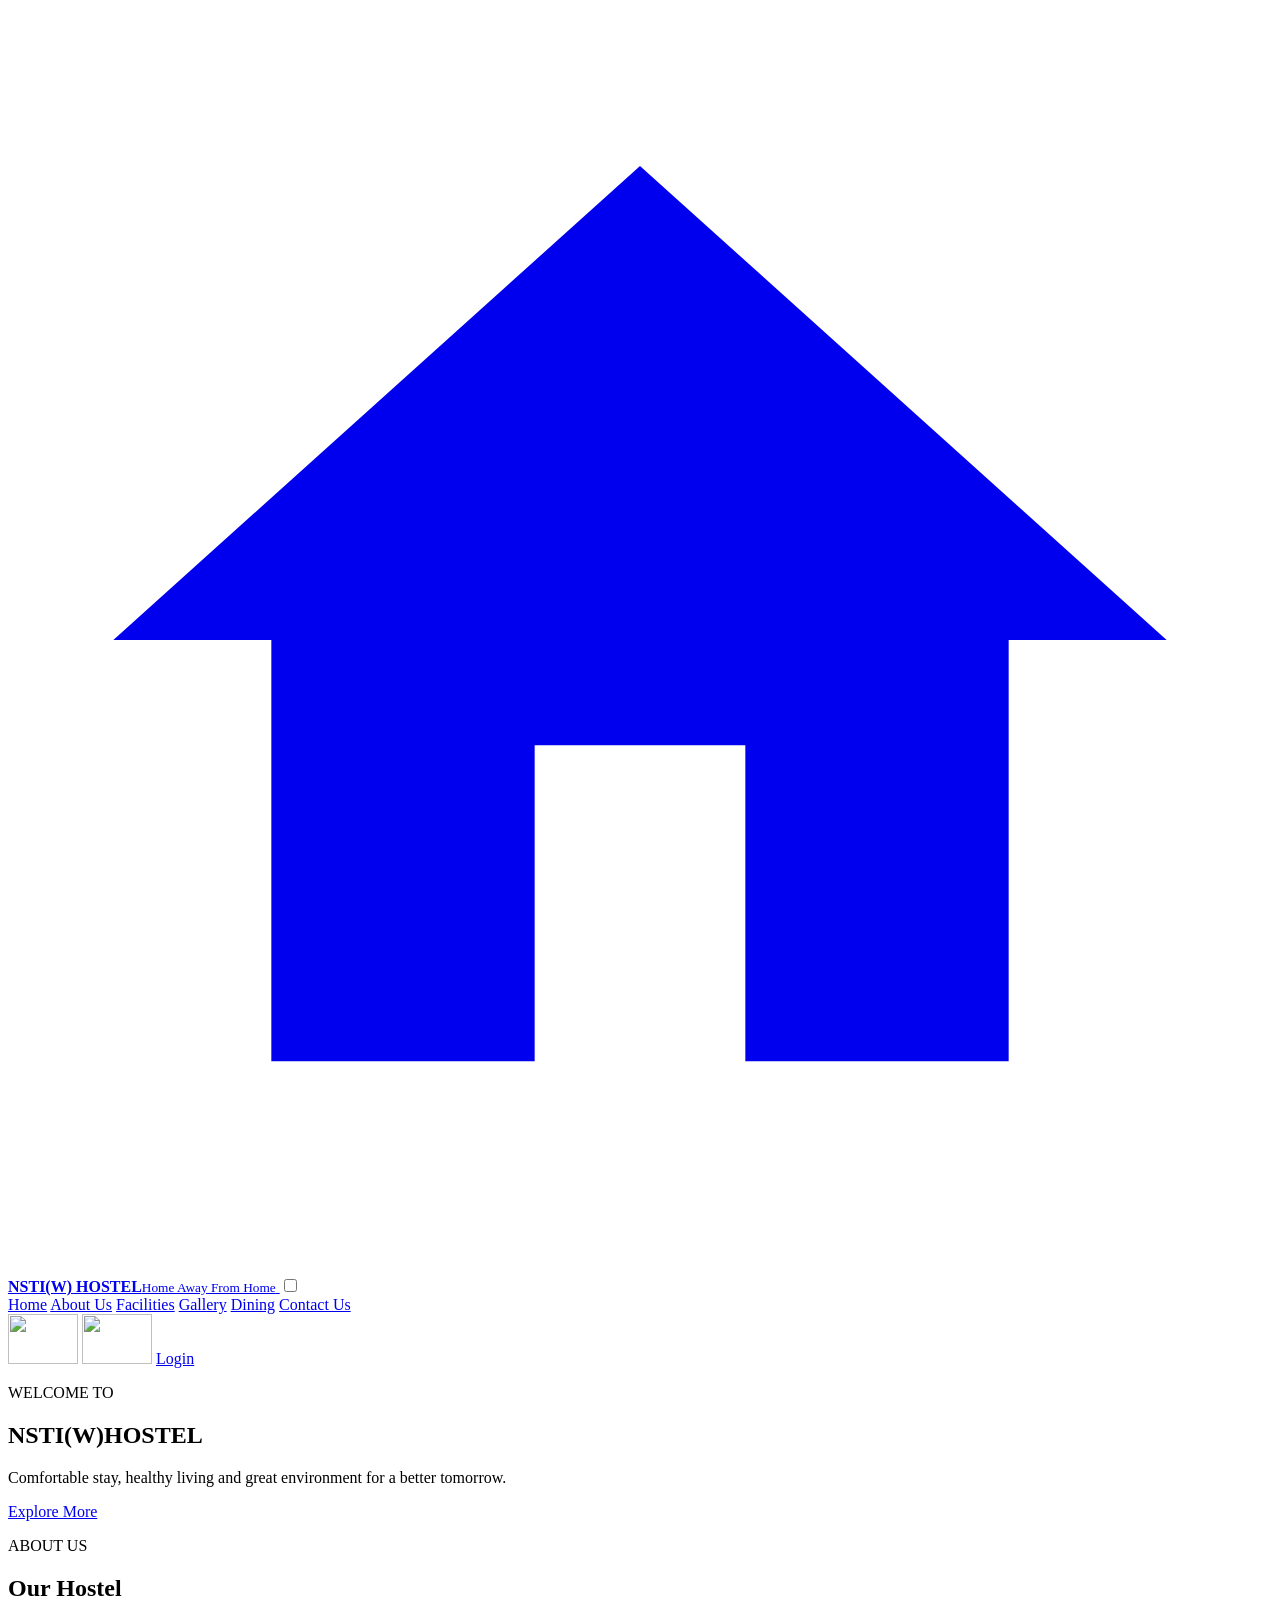
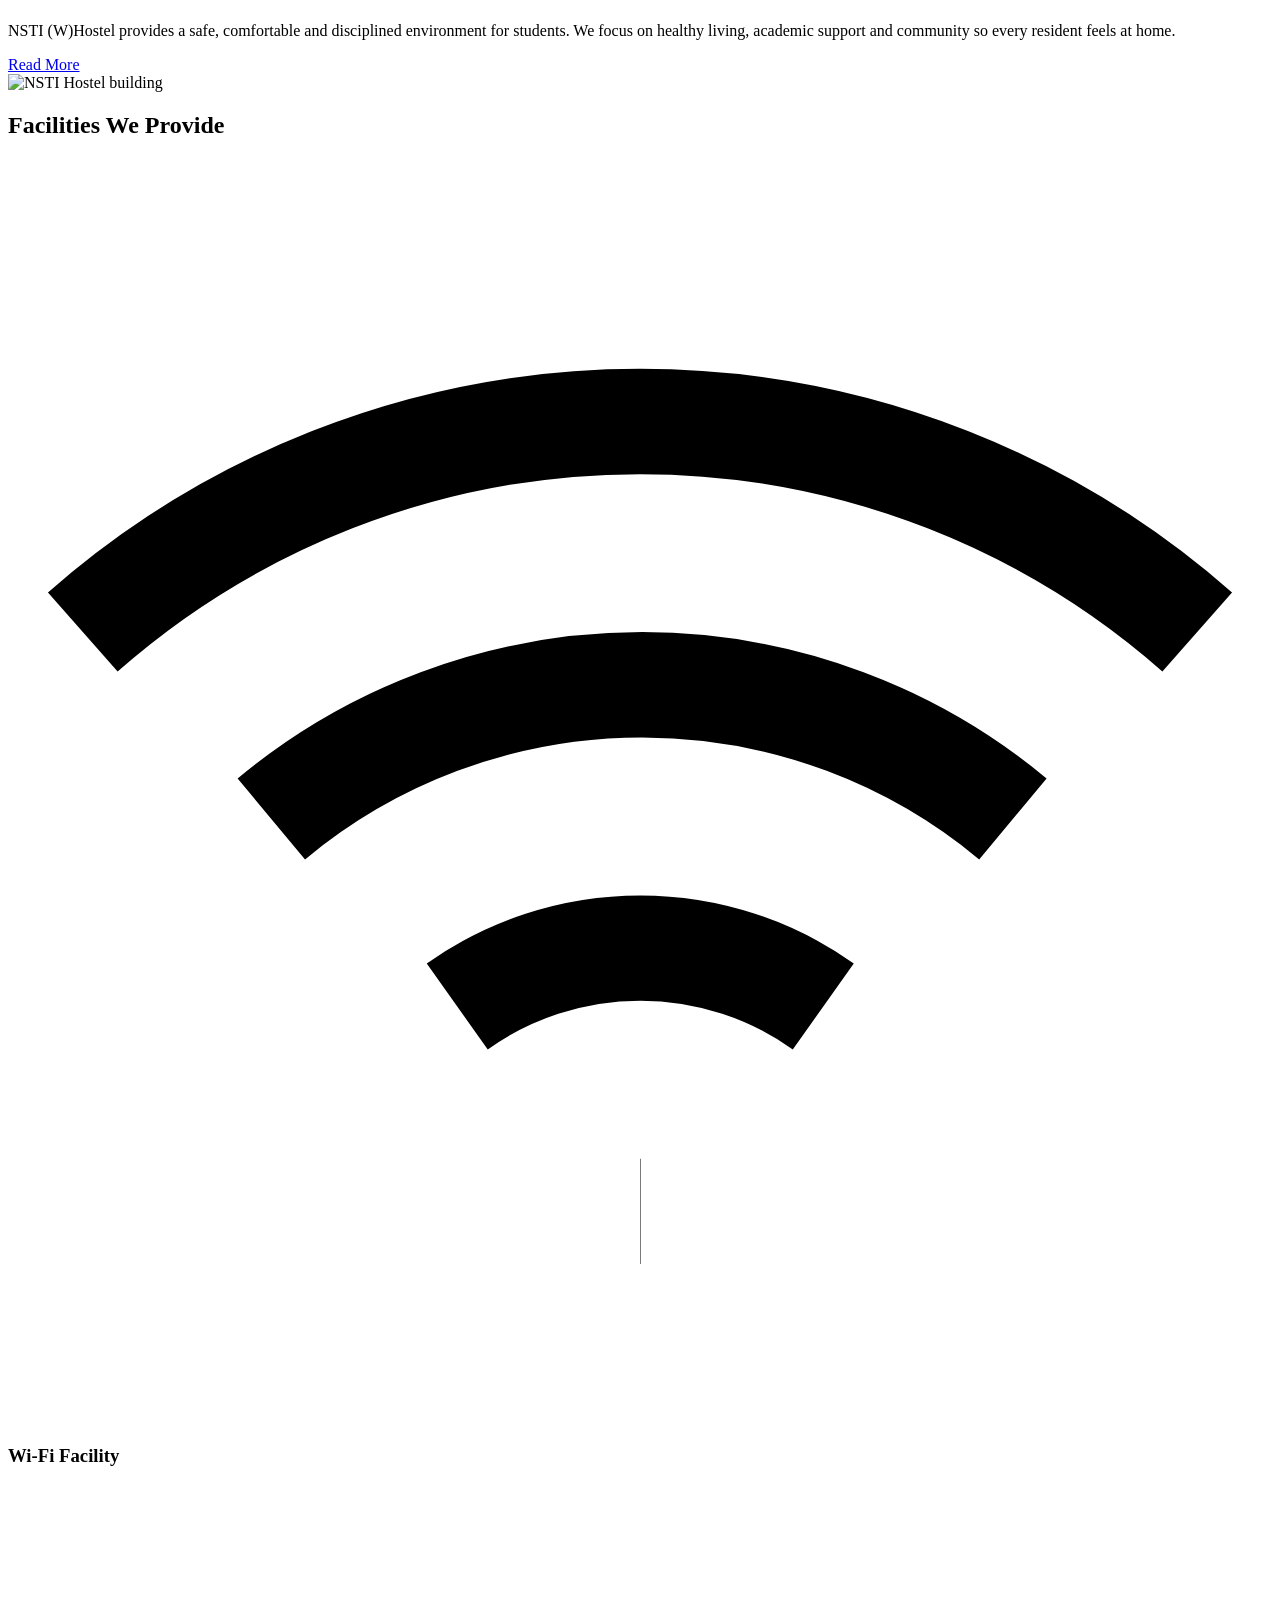
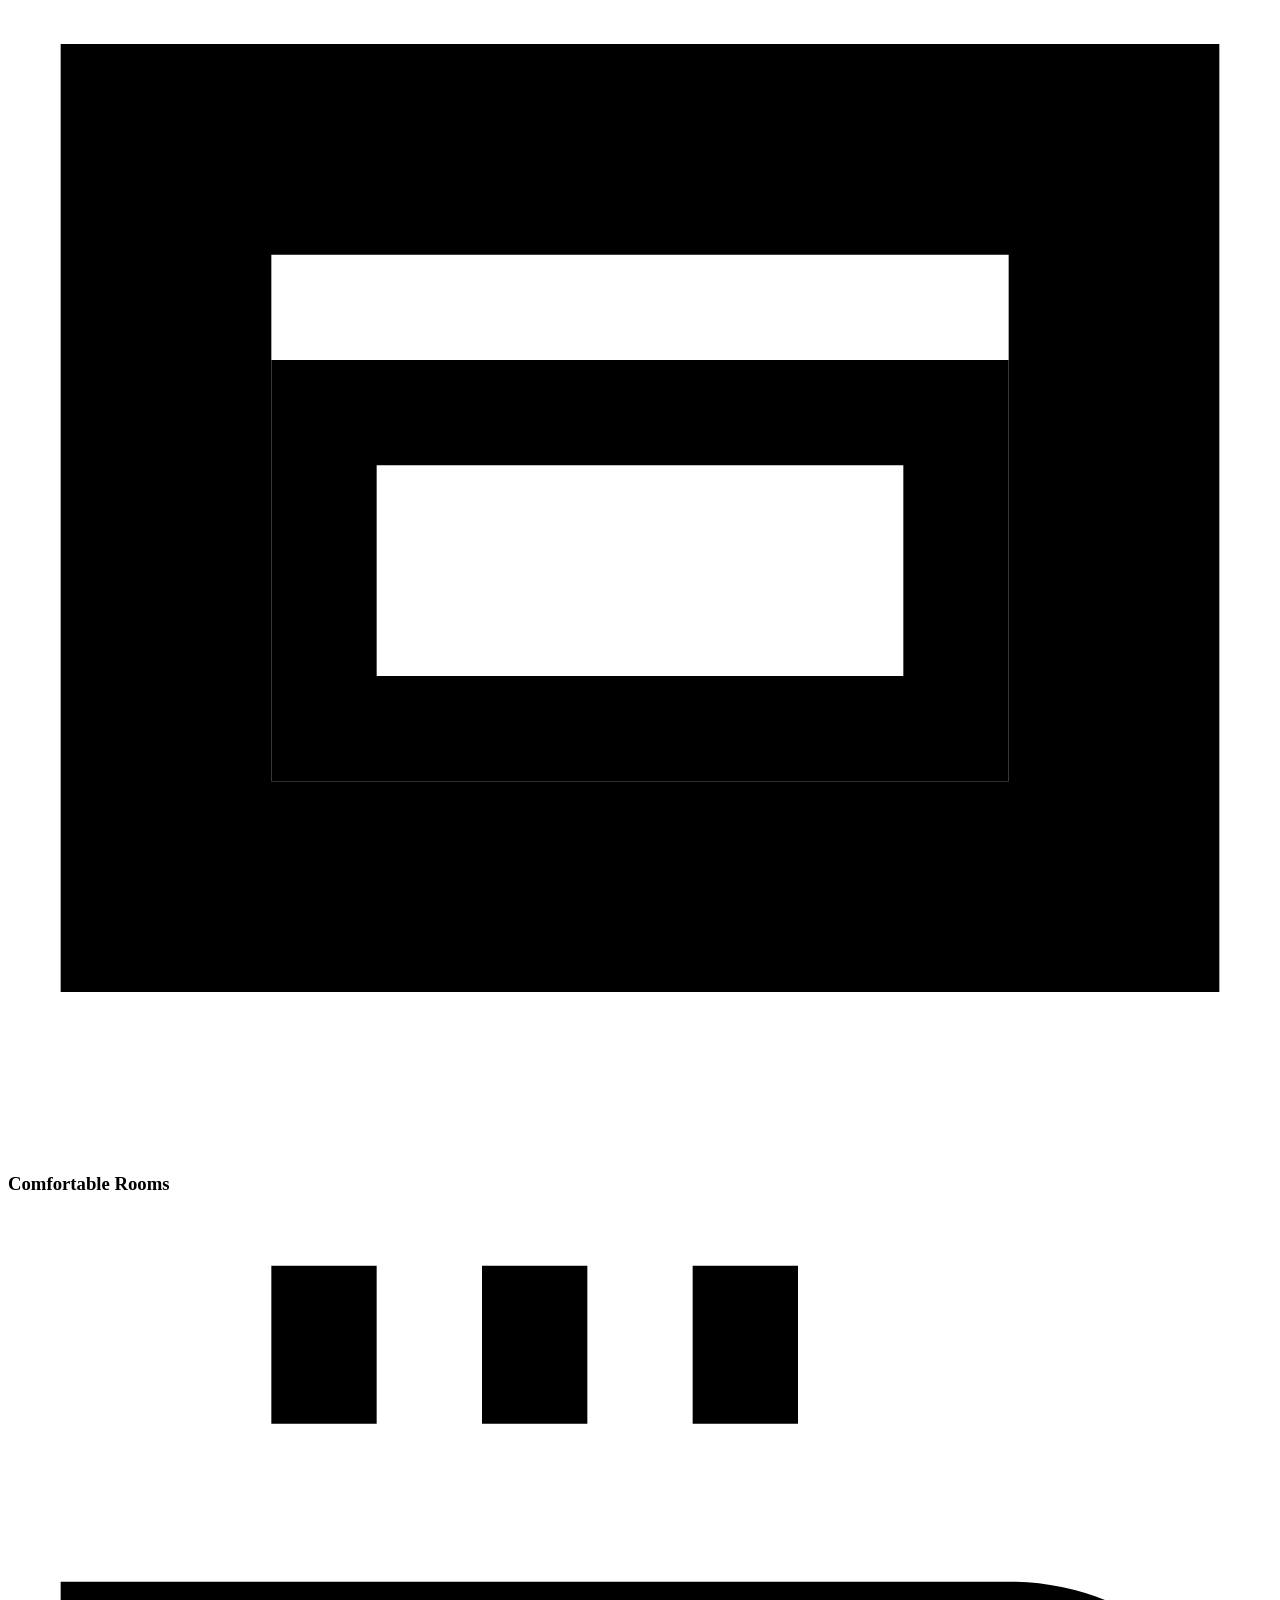
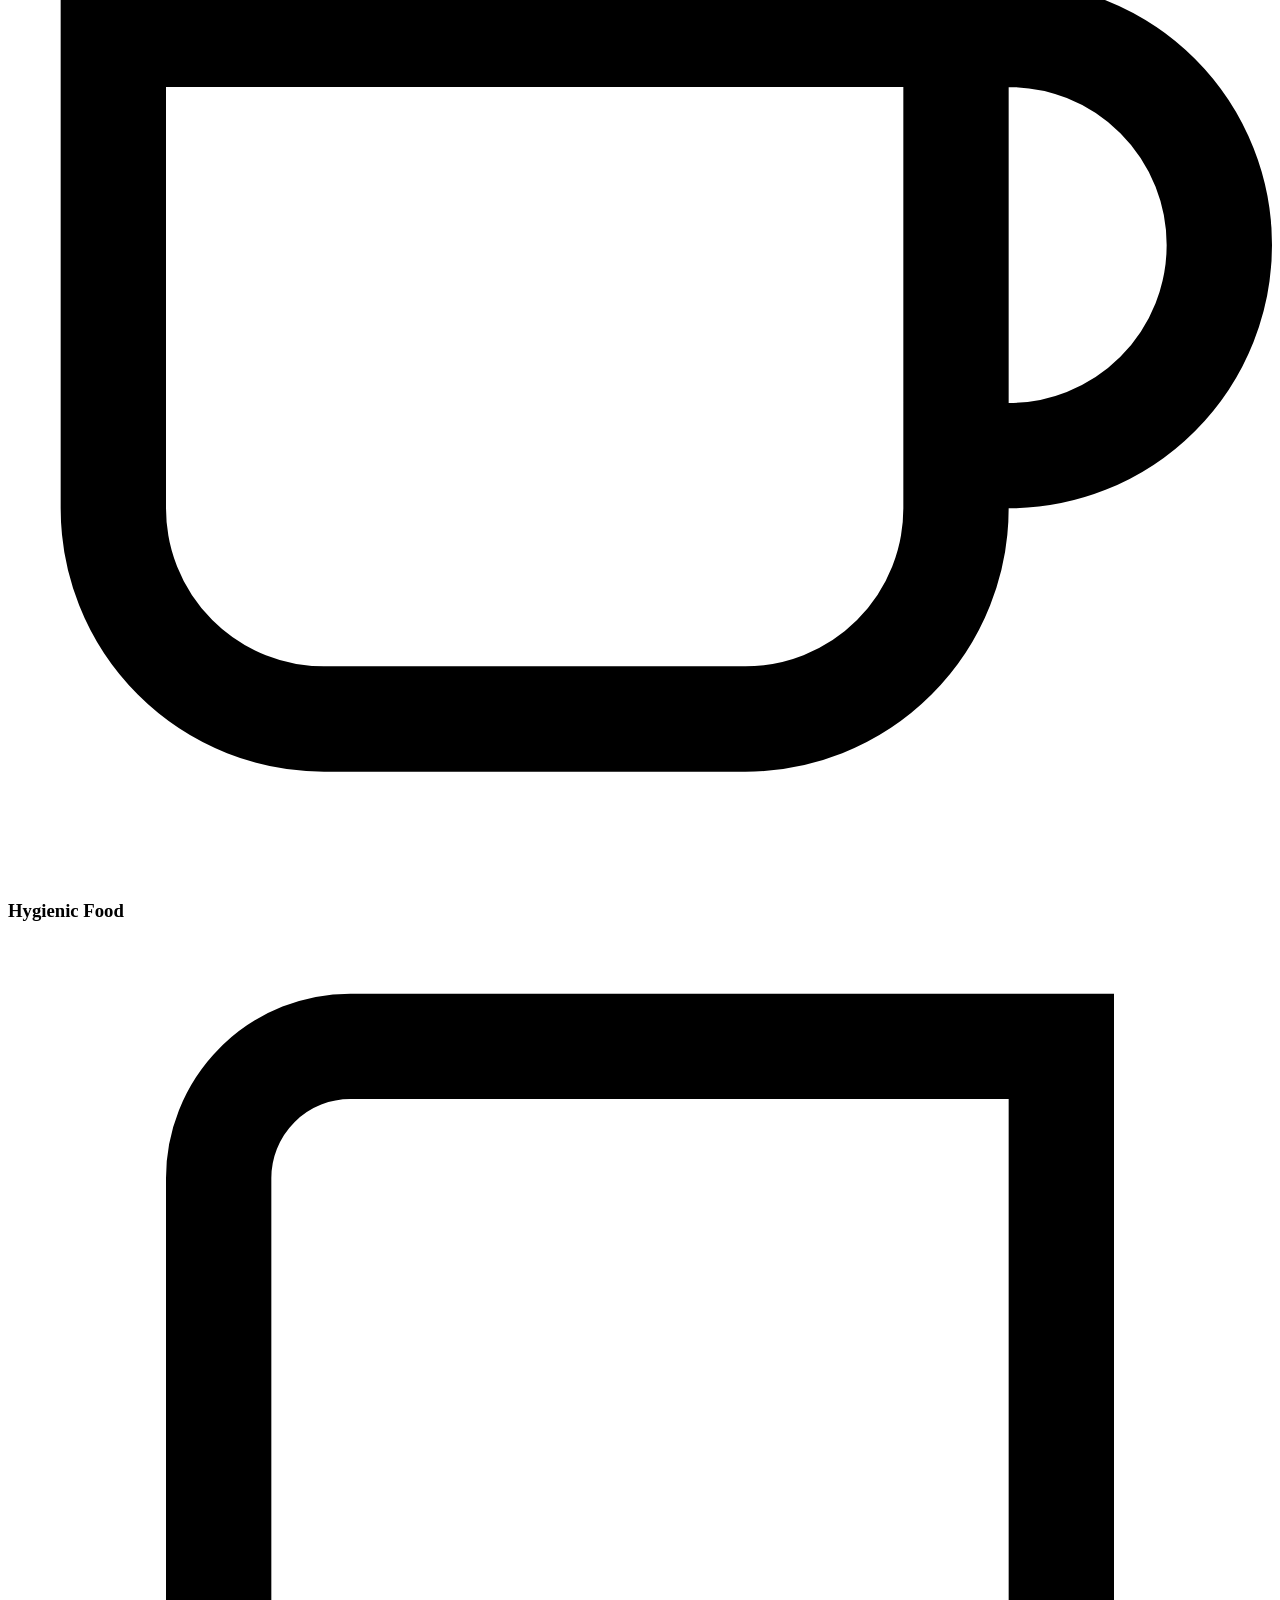
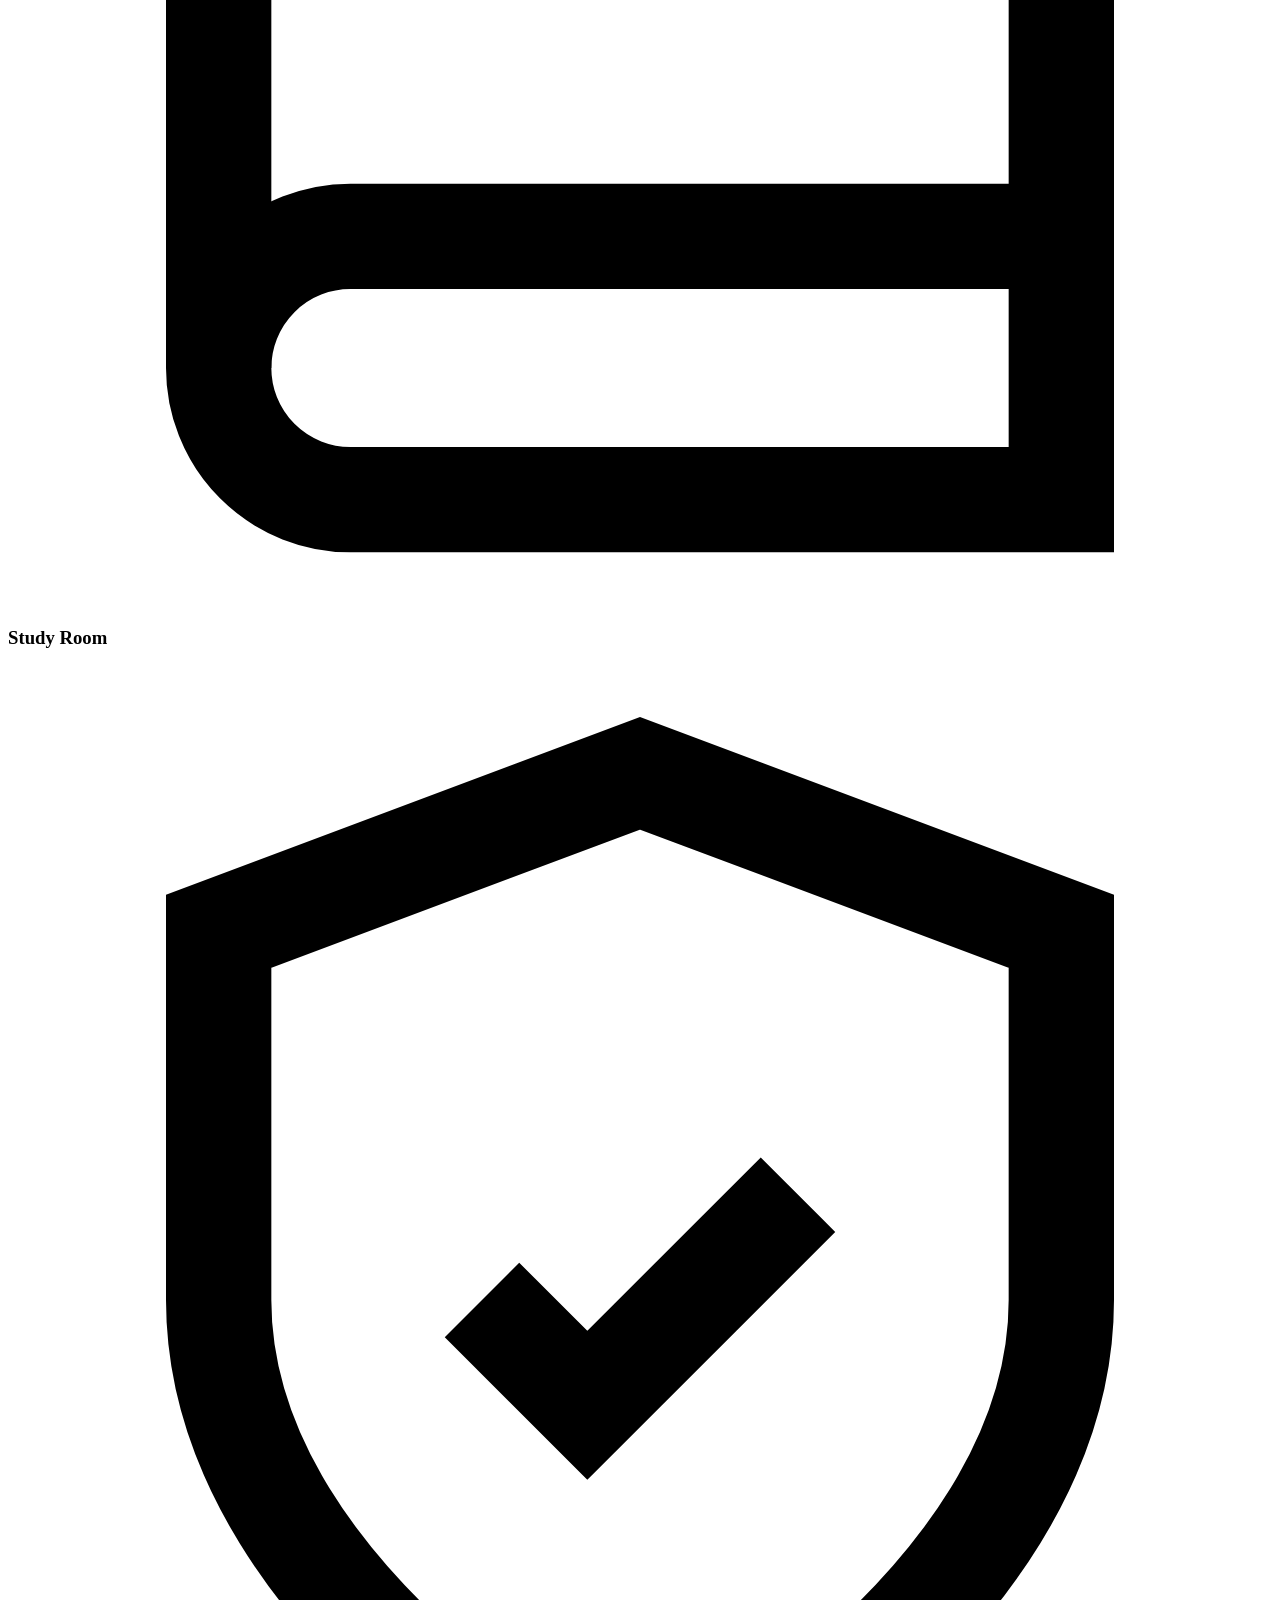
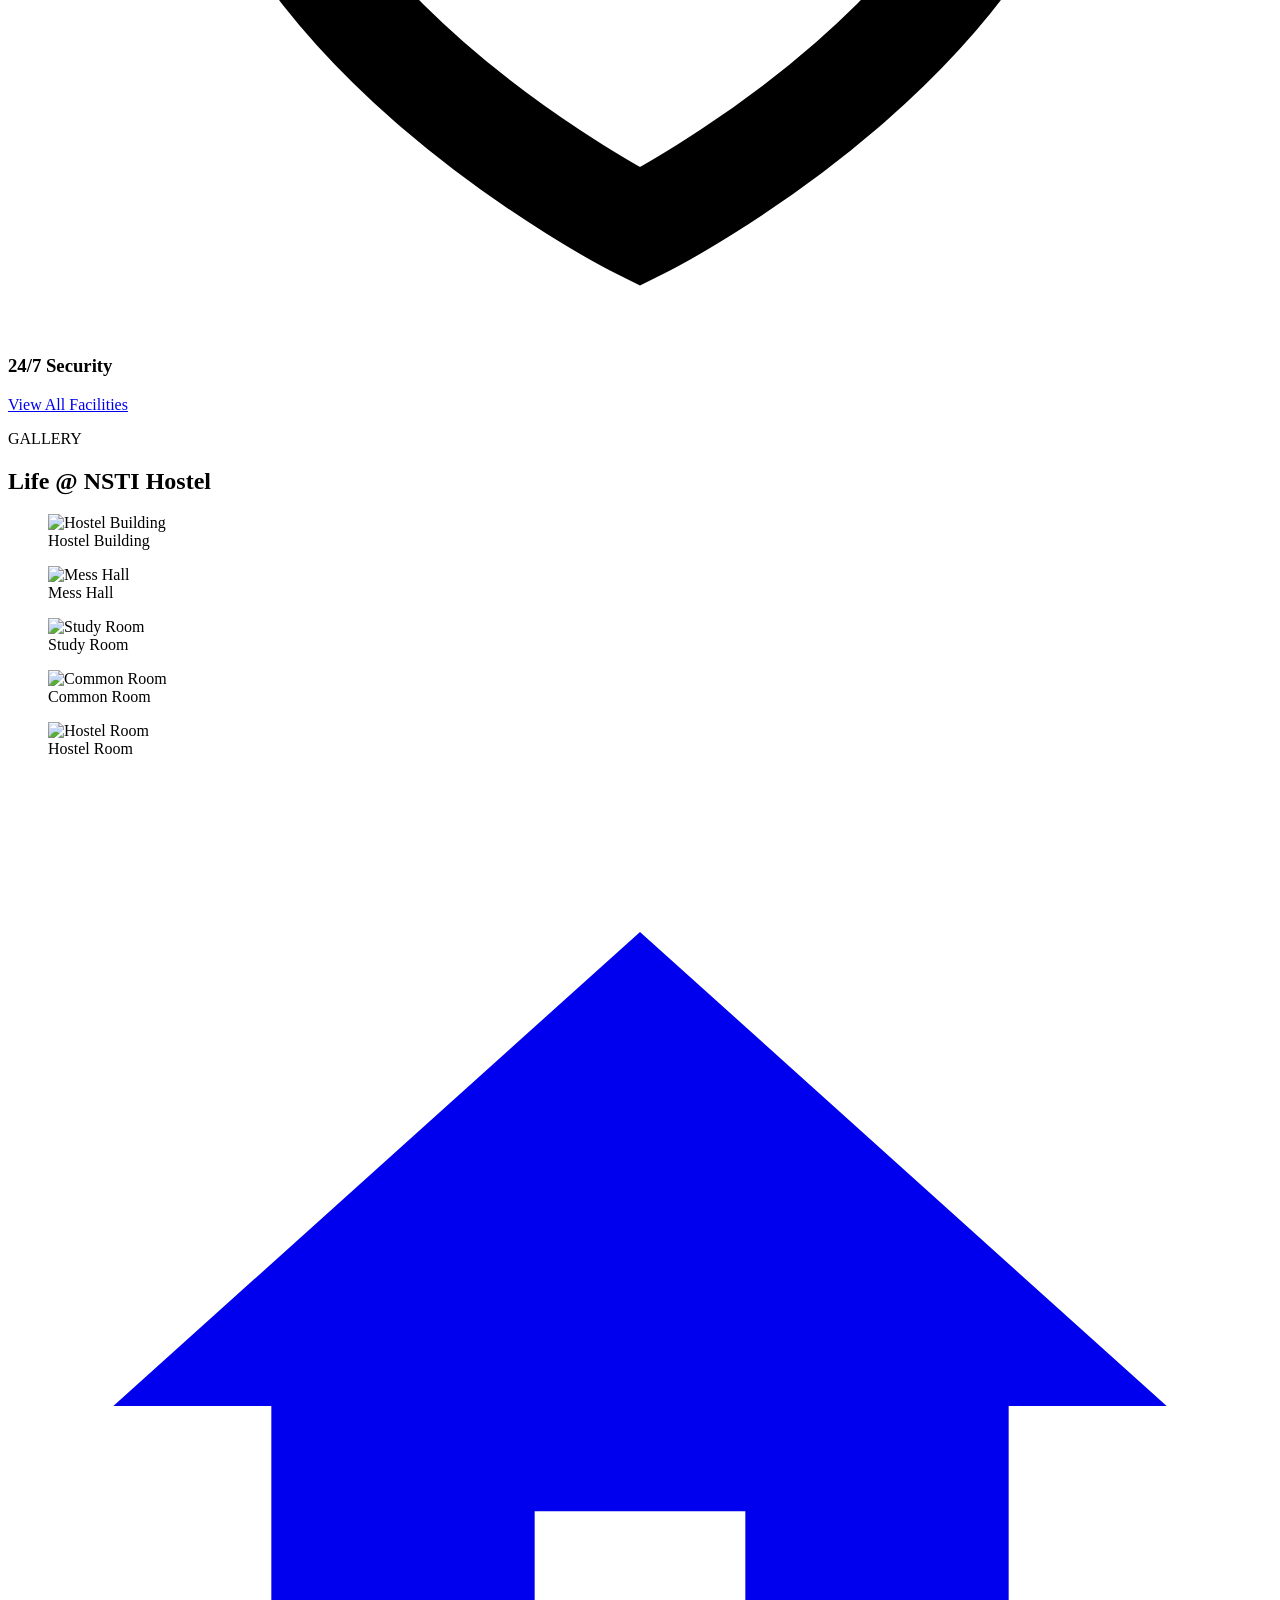
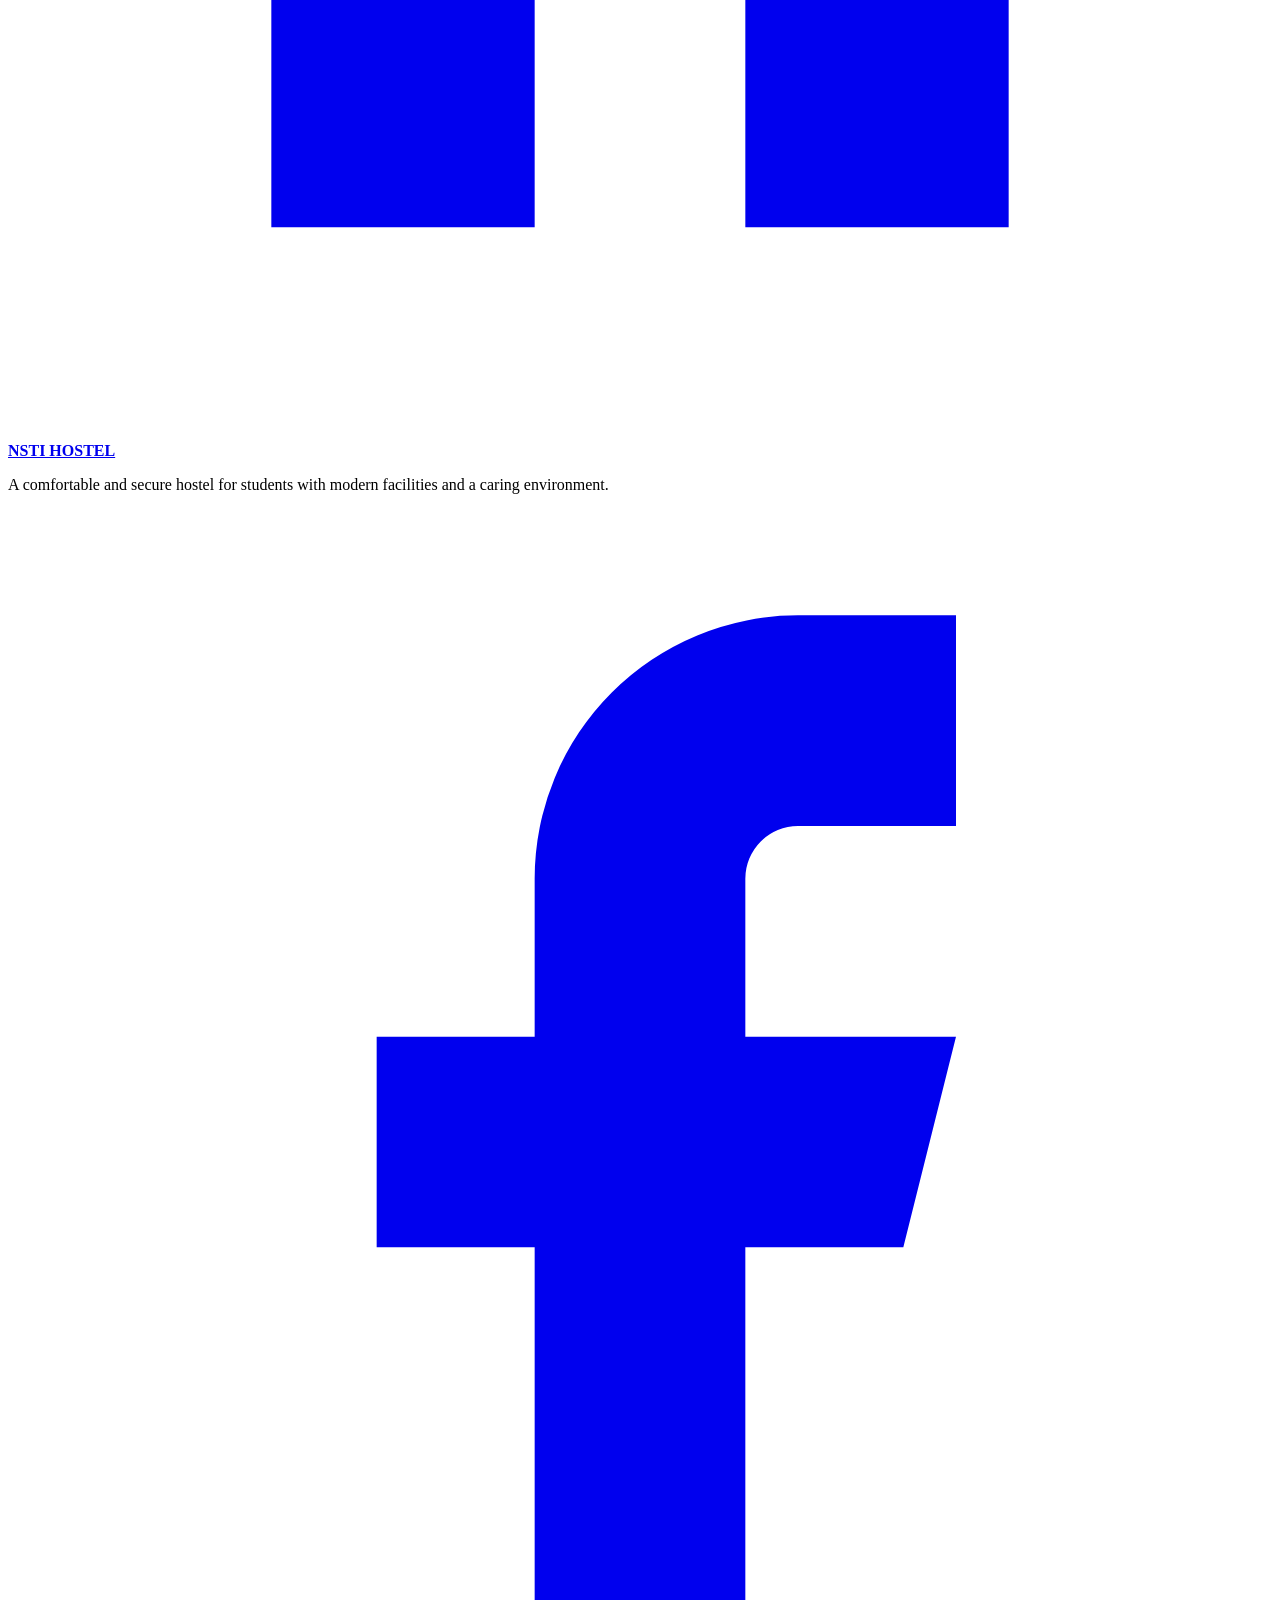
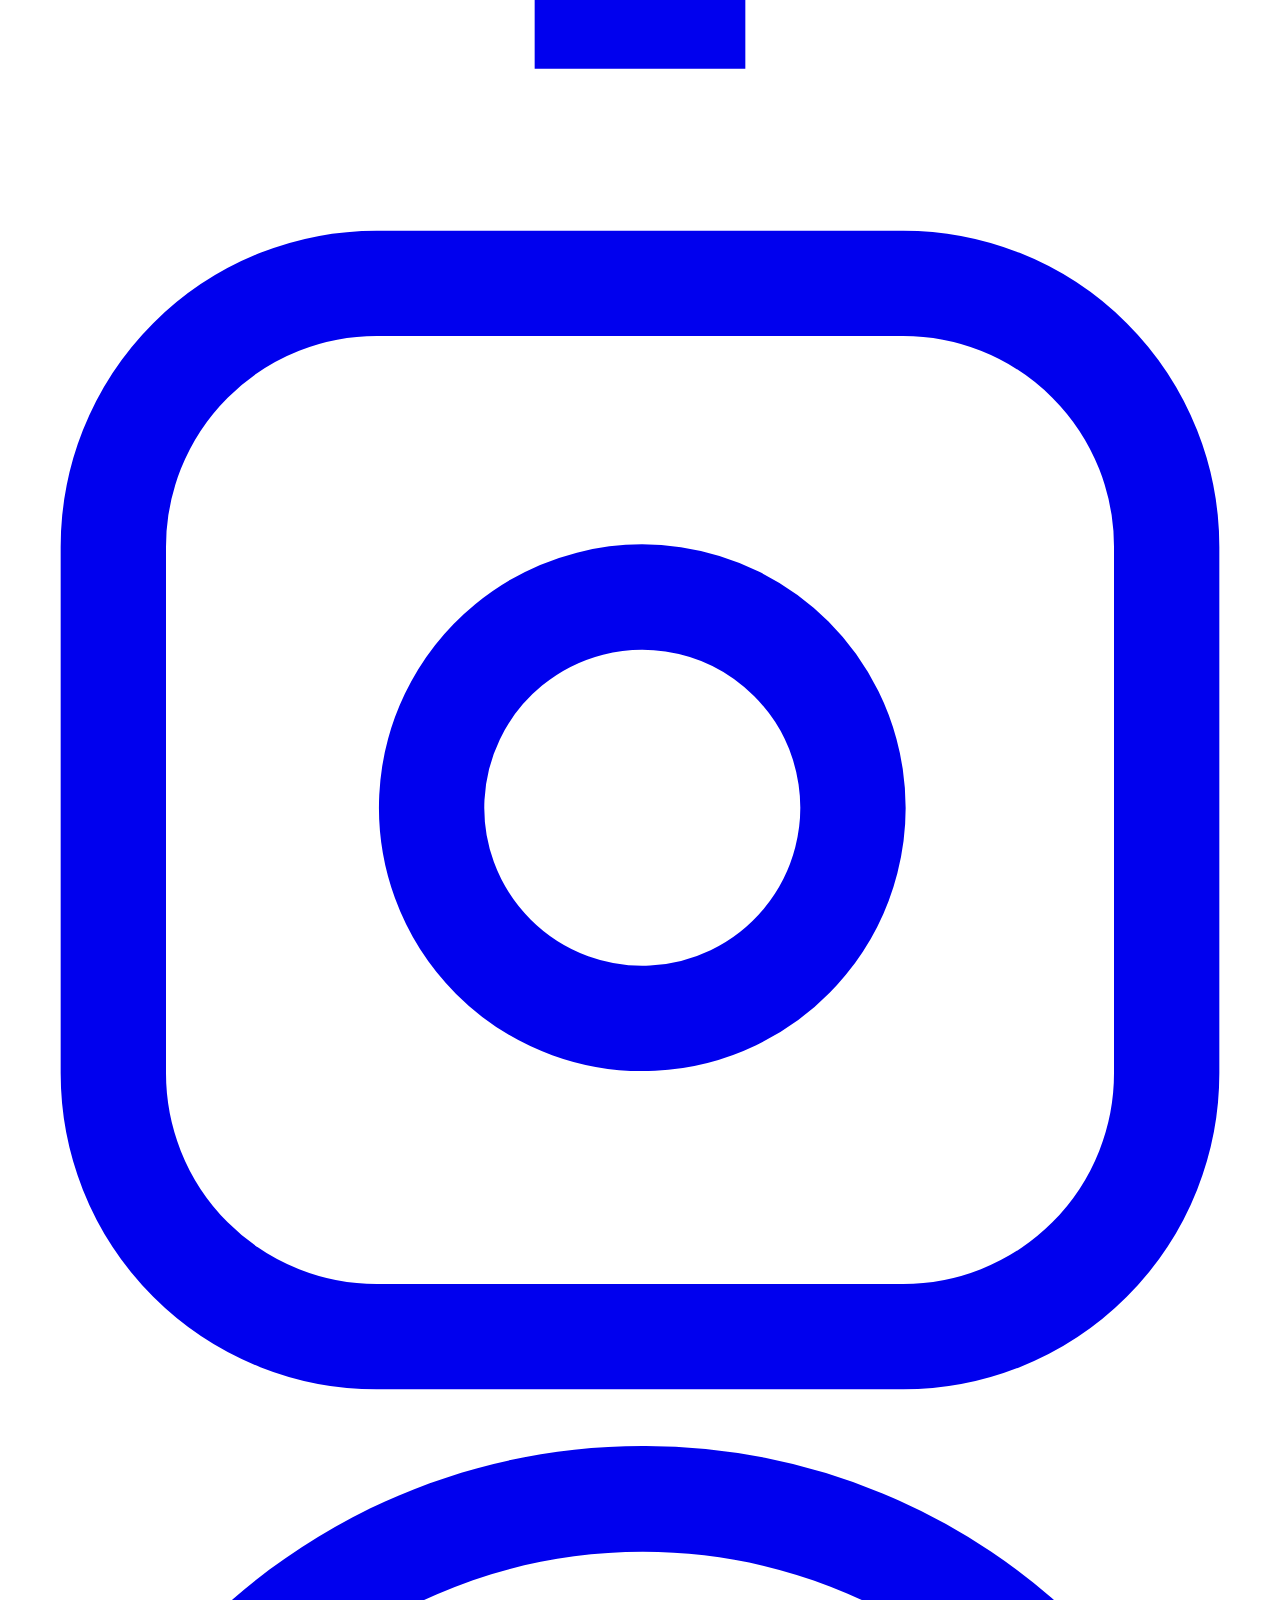
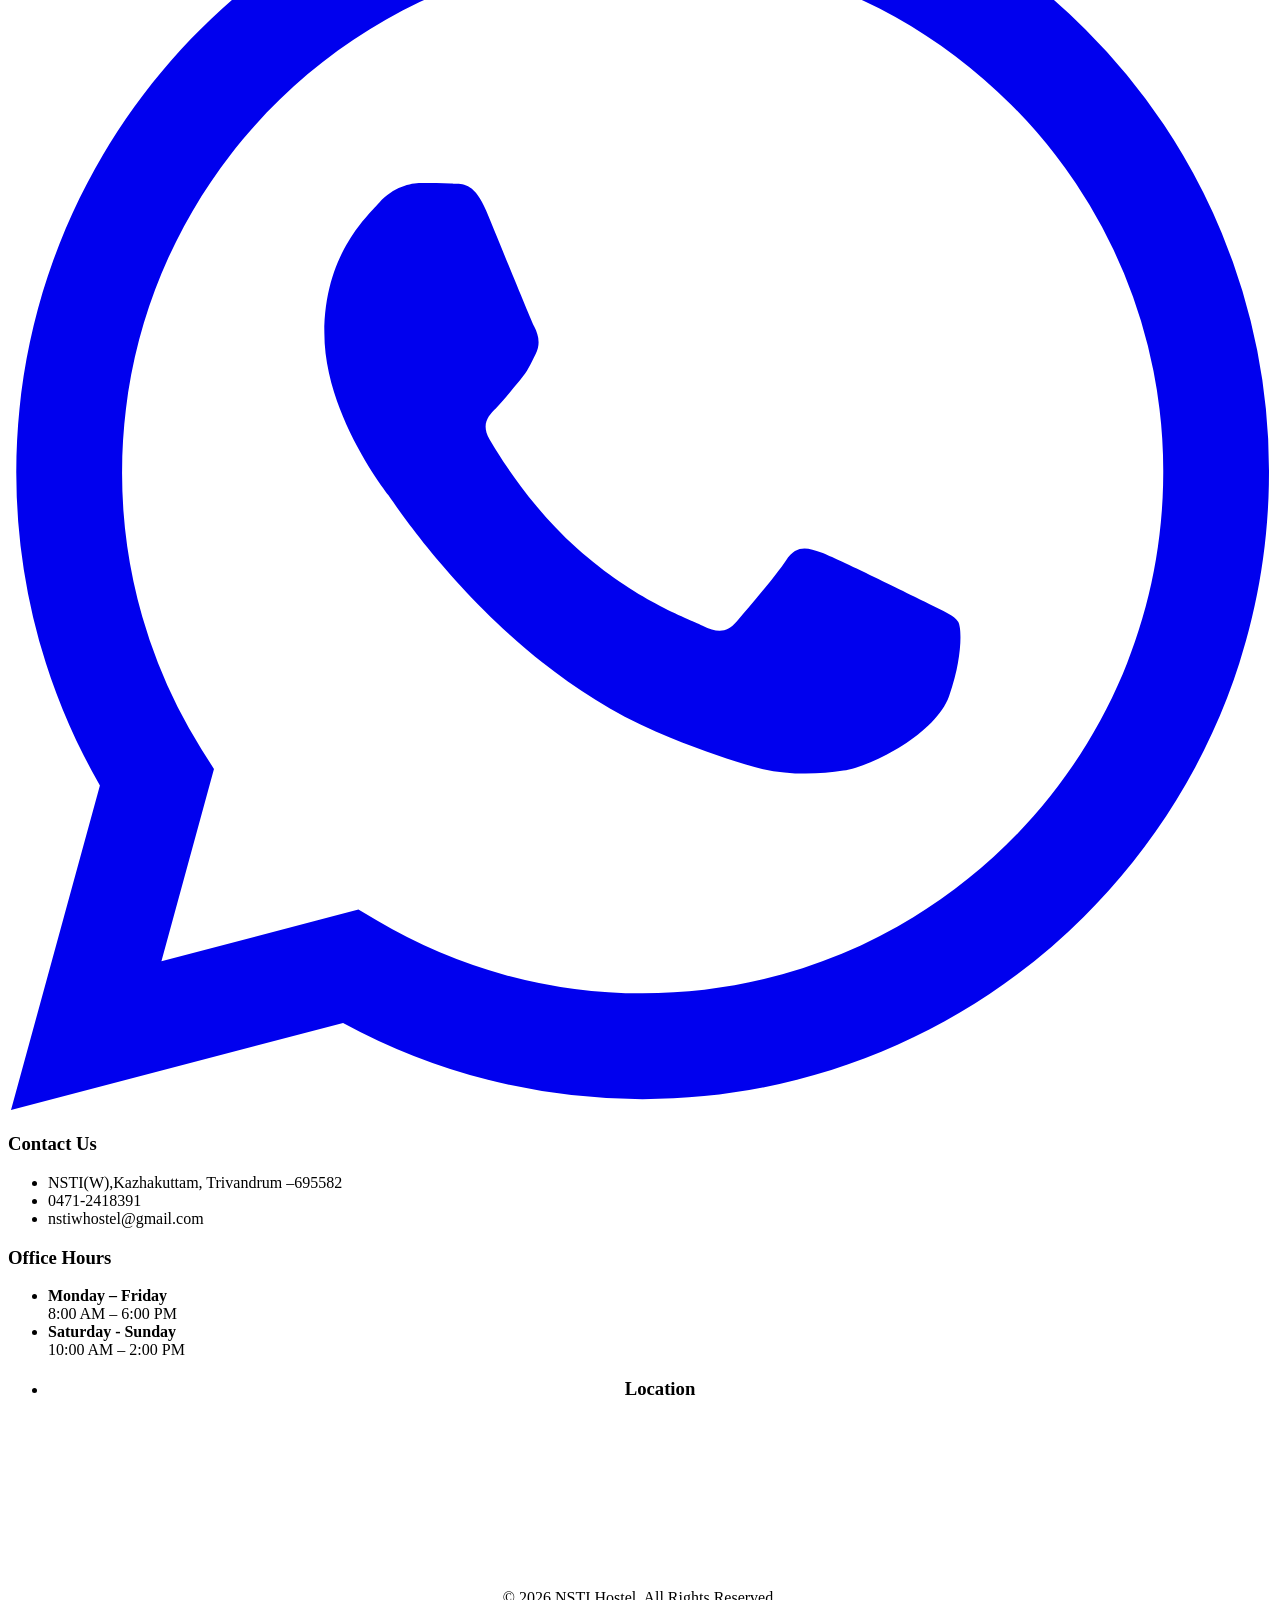
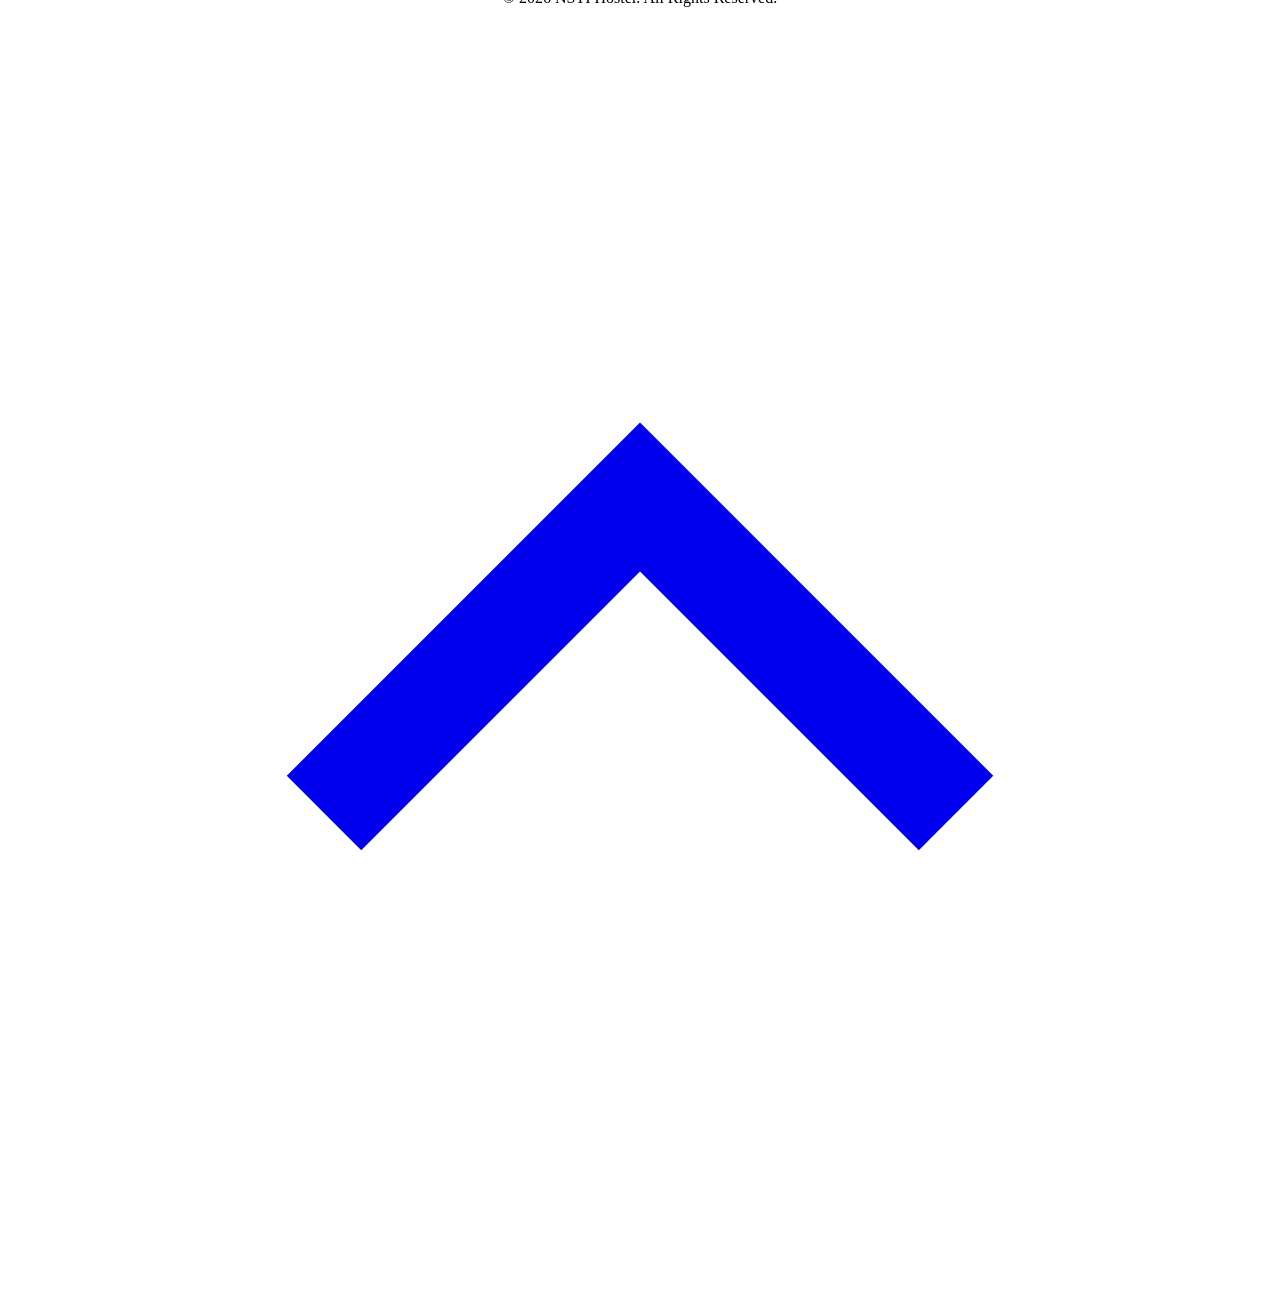
==== index.html @ 4f35ac5a "Add files via upload file upload" ====
<!DOCTYPE html>
<html lang="en">
<head>
  <meta charset="UTF-8">
  <meta name="viewport" content="width=device-width, initial-scale=1.0">
  <title>NSTI Hostel — Home Away From Home</title>
  <link rel="icon" type="image/png" href="images/favicon.png">
  <link rel="preconnect" href="https://fonts.googleapis.com">
  <link rel="preconnect" href="https://fonts.gstatic.com" crossorigin>
  <link href="https://fonts.googleapis.com/css2?family=Poppins:wght@400;500;600;700&display=swap" rel="stylesheet">
  <link rel="stylesheet" href="style/styles.css">
 
</head>
<body>

  <header class="header">
    <div class="container header-row">
      <a href="index.html" class="logo">
        <span class="logo-icon"><svg viewBox="0 0 24 24" fill="currentColor"><path d="M10 20v-6h4v6h5v-8h3L12 3 2 12h3v8z"/></svg></span>
        <span class="logo-text"><strong>NSTI(W) HOSTEL</strong><small>Home Away From Home</small></span>
      </a>
      <input type="checkbox" id="menu-check" class="menu-check">
      <label for="menu-check" class="menu-btn" aria-label="Toggle menu"><span></span><span></span><span></span></label>
      <nav class="nav">
        <a href="index.html" class="nav-link active">Home</a>
        <a href="index.html#about" class="nav-link">About Us</a>
        <a href="facilities.html" class="nav-link">Facilities</a>
   
       <a href="index.html#gallery" class="nav-link">Gallery</a>
     <a href="dining.html" class="nav-link">Dining</a>
        <a href="contact.html" class="nav-link">Contact Us</a>
        
      </nav>
      <img src="C:\Users\user\Desktop\NSTI\images\logo2.png" width="70" height="50">
      <img src="C:\Users\user\Desktop\NSTI\images\logo1.png" width="70" height="50">
      <a href="login.html" class="btn btn-pink btn-login">Login</a>
    </div>
  </header>

  <section id="home" class="hero">
    <div class="hero-overlay"></div>
    <div class="container hero-box">
      <p class="label">WELCOME TO</p>
      <h1 class="hero-title">NSTI(W)HOSTEL</h1>
      <span class="pink-line"></span>
      <p class="hero-text">Comfortable stay, healthy living and great environment for a better tomorrow.</p>
      <div class="hero-btns">
        <a href="index.html#about" class="btn btn-pink">Explore More</a>
        
      </div>
    </div>
  </section>

  <section id="about" class="section">
    <div class="container row">
      <div class="col-text">
        <p class="label">ABOUT US</p>
        <h2 class="title">Our Hostel</h2>
        <p class="text">
          NSTI (W)Hostel provides a safe, comfortable and disciplined environment for students.
          We focus on healthy living, academic support and community so every resident feels at home.
          
        </p>
        <a href="facilities.html" class="btn btn-border">Read More</a>
      </div>
      <div class="col-img">
        <img src="images/front1.jpg" alt="NSTI Hostel building" class="rounded-img">
      </div>
    </div>
  </section>

  <section id="facilities" class="section section-pink">
    <div class="container">
      <div class="center-head">
        
        <h2 class="title">Facilities We Provide</h2>
        <span class="pink-line center"></span>
      </div>
      <div class="card-row">
        <div class="card">
          <span class="card-icon"><svg viewBox="0 0 24 24" fill="none" stroke="currentColor" stroke-width="2"><path d="M5 12.55a11 11 0 0 1 14.08 0M1.42 9a16 16 0 0 1 21.16 0M8.53 16.11a6 6 0 0 1 6.95 0M12 20h.01"/></svg></span>
          <h3>Wi-Fi Facility</h3>
        </div>
        <div class="card">
          <span class="card-icon"><svg viewBox="0 0 24 24" fill="none" stroke="currentColor" stroke-width="2"><path d="M2 4v16h20V4H2zm2 2h16v12H4V6z"/><path d="M6 10h12v6H6z"/></svg></span>
          <h3>Comfortable Rooms</h3>
        </div>
        <div class="card">
          <span class="card-icon"><svg viewBox="0 0 24 24" fill="none" stroke="currentColor" stroke-width="2"><path d="M18 8h1a4 4 0 0 1 0 8h-1M2 8h16v9a4 4 0 0 1-4 4H6a4 4 0 0 1-4-4V8z"/><line x1="6" y1="1" x2="6" y2="4"/><line x1="10" y1="1" x2="10" y2="4"/><line x1="14" y1="1" x2="14" y2="4"/></svg></span>
          <h3>Hygienic Food</h3>
        </div>
        <div class="card">
          <span class="card-icon"><svg viewBox="0 0 24 24" fill="none" stroke="currentColor" stroke-width="2"><path d="M4 19.5A2.5 2.5 0 0 1 6.5 17H20"/><path d="M6.5 2H20v20H6.5A2.5 2.5 0 0 1 4 19.5v-15A2.5 2.5 0 0 1 6.5 2z"/></svg></span>
          <h3>Study Room</h3>
        </div>
        <div class="card">
          <span class="card-icon"><svg viewBox="0 0 24 24" fill="none" stroke="currentColor" stroke-width="2"><path d="M12 22s8-4 8-10V5l-8-3-8 3v7c0 6 8 10 8 10z"/><path d="m9 12 2 2 4-4"/></svg></span>
          <h3>24/7 Security</h3>
        </div>
        
      </div>
      <div class="center-btn">
        <a href="facilities.html" class="btn btn-pink">View All Facilities</a>
      </div>
    </div>
  </section>

  <section id="gallery" class="section">
    <div class="container">
      <div class="center-head">
        <p class="label">GALLERY</p>
        <h2 class="title">Life @ NSTI Hostel</h2>
<span class ="pink-line center"></span>
      </div>
      <div class="gallery-row">
        <figure class="gallery-box">
          <img src="images/front1.jpg" alt="Hostel Building">
          <figcaption>Hostel Building</figcaption>
        </figure>
        <figure class="gallery-box">
          <img src="images/mess.png" alt="Mess Hall">
          <figcaption>Mess Hall</figcaption>
        </figure>
        <figure class="gallery-box">
          <img src="images/gallery-study-room.jpg" alt="Study Room">
          <figcaption>Study Room</figcaption>
        </figure>
        <figure class="gallery-box">
          <img src="images/common room.png" alt="Common Room">
          <figcaption>Common Room</figcaption>
        </figure>
        <figure class="gallery-box">
          <img src="images/room.png" alt="Hostel Room">
          <figcaption>Hostel Room</figcaption>
        </figure>
      </div>
      <div class="center-btn">
        
      </div>
    </div>
  </section>

  <footer class="footer">
    <div class="container footer-row">
      <div class="footer-col wide">
        <a href="index.html" class="logo">
          <span class="logo-icon"><svg viewBox="0 0 24 24" fill="currentColor"><path d="M10 20v-6h4v6h5v-8h3L12 3 2 12h3v8z"/></svg></span>
          <span class="logo-text"><strong>NSTI HOSTEL</strong></span>
        </a>
        <p class="footer-text">A comfortable and secure hostel for students with modern facilities and a caring environment.</p>
        <div class="social-row">
          <a href="#" class="social-link" aria-label="Facebook"><svg viewBox="0 0 24 24" fill="currentColor"><path d="M18 2h-3a5 5 0 0 0-5 5v3H7v4h3v8h4v-8h3l1-4h-4V7a1 1 0 0 1 1-1h3z"/></svg></a>
          <a href="#" class="social-link" aria-label="Instagram"><svg viewBox="0 0 24 24" fill="none" stroke="currentColor" stroke-width="2"><rect x="2" y="2" width="20" height="20" rx="5"/><path d="M16 11.37A4 4 0 1 1 12.63 8 4 4 0 0 1 16 11.37z"/></svg></a>
          <a href="#" class="social-link" aria-label="WhatsApp"><svg viewBox="0 0 24 24" fill="currentColor"><path d="M17.472 14.382c-.297-.149-1.758-.867-2.03-.967-.273-.099-.471-.148-.67.15-.197.297-.767.966-.94 1.164-.173.199-.347.223-.644.075-.297-.15-1.255-.463-2.39-1.475-.883-.788-1.48-1.761-1.653-2.059-.173-.297-.018-.458.13-.606.134-.133.298-.347.446-.52.149-.174.198-.298.298-.497.099-.198.05-.371-.025-.52-.075-.149-.669-1.612-.916-2.207-.242-.579-.487-.5-.669-.51-.173-.008-.371-.01-.57-.01-.198 0-.52.074-.792.372-.272.297-1.04 1.016-1.04 2.479 0 1.462 1.065 2.875 1.213 3.074.149.198 2.096 3.2 5.077 4.487.709.306 1.262.489 1.694.625.712.227 1.36.195 1.871.118.571-.085 1.758-.719 2.006-1.413.248-.694.248-1.289.173-1.413-.074-.124-.272-.198-.57-.347m-5.421 7.403h-.004a9.87 9.87 0 0 1-5.031-1.378l-.361-.214-3.741.982.998-3.648-.235-.374a9.86 9.86 0 0 1-1.51-5.26c.001-5.45 4.436-9.884 9.888-9.884 2.64 0 5.122 1.03 6.988 2.898a9.825 9.825 0 0 1 2.893 6.994c-.003 5.45-4.435 9.884-9.885 9.884m8.413-18.297A11.815 11.815 0 0 0 12.05 0C5.495 0 .16 5.335.157 11.892c0 2.096.547 4.142 1.588 5.945L.057 24l6.305-1.654a11.882 11.882 0 0 0 5.683 1.448h.005c6.554 0 11.89-5.335 11.893-11.893a11.821 11.821 0 0 0-3.48-8.413z"/></svg></a>
        </div>
      </div>
      
      <div class="footer-col">
        <h3 class="footer-title">Contact Us</h3>
        <ul class="footer-list">
          <li>NSTI(W),Kazhakuttam,
         Trivandrum –695582</li>
          <li>0471-2418391</li>
          <li>nstiwhostel@gmail.com</li>
        </ul>
      </div>
      <div class="footer-col">
        <h3 class="footer-title">Office Hours</h3>
        <ul class="footer-list">
          <li><strong>Monday – Friday</strong><br>8:00 AM – 6:00 PM</li>
          <li><strong>Saturday - Sunday</strong><br>10:00 AM – 2:00 PM</li>
        </ul>
      </div>
<ul>
<li>
<div class="location">
	<center><h3 class="footer-title">Location</h3></center>
	<iframe src="https://www.google.com/maps/embed?pb=!1m18!1m12!1m3!1d3945.1865123400244!2d76.86432767582475!3d8.578058295882988!2m3!1f0!2f0!3f0!3m2!1i1024!2i768!4f13.1!3m3!1m2!1s0x3b05bfa6701f8927%3A0x2cf3b513cea7321d!2sNational%20Skill%20Training%20Institute%20for%20Women!5e0!3m2!1sen!2sin!4v1779445949504!5m2!1sen!2sin" width="250" height="150" style="border:0;" allowfullscreen="" loading="lazy" referrerpolicy="no-referrer-when-downgrade">      	 
		 </iframe>
    </div>
</li>
</ul>
    <div class="footer-bar">
      <div class="container bar-row">
        <p><center>© 2026 NSTI Hostel. All Rights Reserved.</center></p>
        <a href="#home" class="top-btn" aria-label="Back to top"><svg viewBox="0 0 24 24" fill="none" stroke="currentcolor" stroke-width="2"><polyline points="18 15 12 9 6 15"/></svg></a>
      </div>
	
    </div>
  </footer>

</body>
</html>
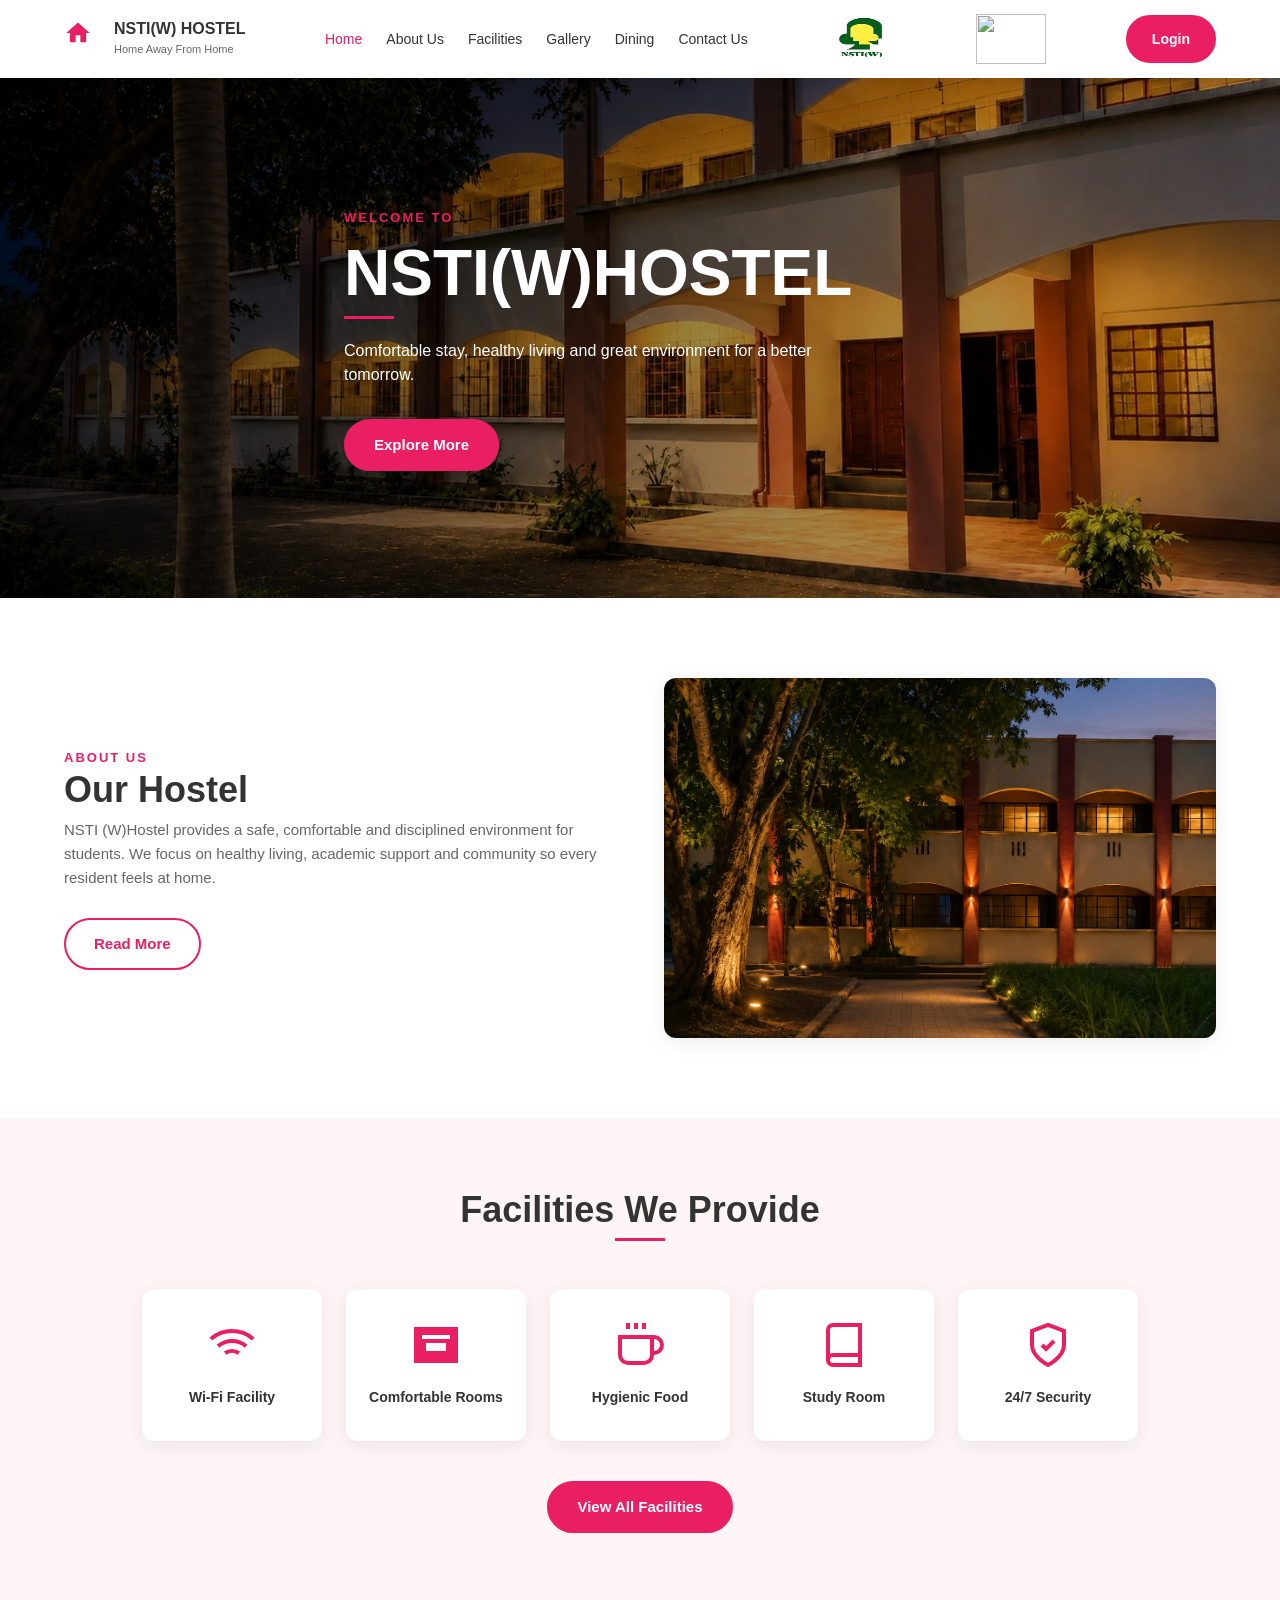
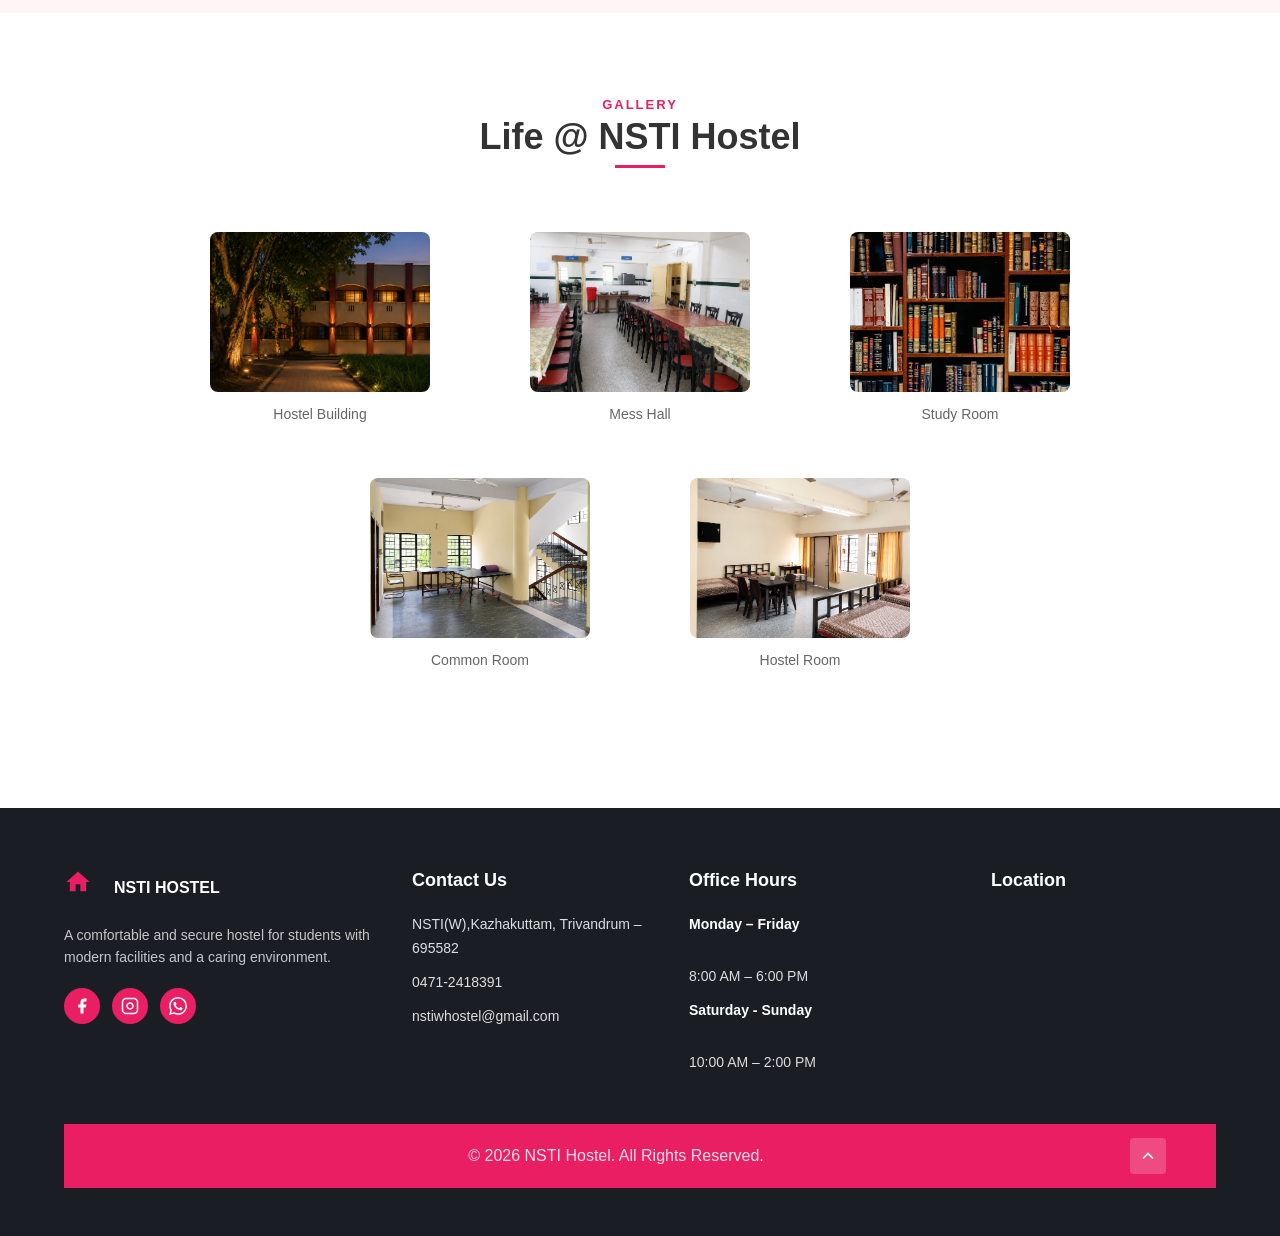
==== commit 83fb1d53: "Update index.html" ====
--- a/index.html
+++ b/index.html
@@ -31,7 +31,7 @@
         <a href="contact.html" class="nav-link">Contact Us</a>
         
       </nav>
-      <img src="C:\Users\user\Desktop\NSTI\images\logo2.png" width="70" height="50">
+      <img src="images/logo2.png" width="70" height="50">
       <img src="C:\Users\user\Desktop\NSTI\images\logo1.png" width="70" height="50">
       <a href="login.html" class="btn btn-pink btn-login">Login</a>
     </div>
--- a/style/styles.css
+++ b/style/styles.css
@@ -0,0 +1,1045 @@
+/* Normalize */
+*,
+*::before,
+*::after {
+  box-sizing: border-box;
+}
+
+html {
+  line-height: 1.15;
+  scroll-behavior: smooth;
+}
+
+body {
+  margin: 0;
+}
+
+main {
+  display: block;
+}
+
+h1, h2, h3, h4, p {
+  margin: 0;
+}
+
+ul {
+  margin: 0;
+  padding: 0;
+  list-style: none;
+}
+
+a {
+  background-color: transparent;
+  text-decoration: none;
+  color: inherit;
+}
+
+img {
+  border-style: none;
+  max-width: 100%;
+  display: block;
+}
+
+button,
+input,
+textarea {
+  font-family: inherit;
+  font-size: 100%;
+  line-height: 1.15;
+  margin: 0;
+}
+
+button {
+  overflow: visible;
+}
+
+button,
+input {
+  overflow: visible;
+}
+
+textarea {
+  overflow: auto;
+  resize: vertical;
+}
+
+/* Base */
+body {
+  font-family: "Poppins", Arial, sans-serif;
+  font-size: 16px;
+  color: #333333;
+  line-height: 24px;
+  background: #ffffff;
+}
+
+.container {
+  width: 1200px;
+  max-width: 1200px;
+  margin: 0 auto;
+  padding: 0 24px;
+}
+
+/* Buttons */
+.btn {
+  display: inline-block;
+  padding: 12px 28px;
+  font-size: 15px;
+  font-weight: 600;
+  border-radius: 50px;
+  border: 2px solid transparent;
+  cursor: pointer;
+}
+
+.btn-pink {
+  background: #e91e63;
+  color: #ffffff;
+  border-color: #e91e63;
+}
+
+.btn-pink:hover {
+  background: #c2185b;
+  border-color: #c2185b;
+}
+
+.btn-border {
+  background: #ffffff;
+  color: #e91e63;
+  border-color: #e91e63;
+}
+
+.btn-white {
+  background: transparent;
+  color: #ffffff;
+  border-color: #ffffff;
+}
+
+.btn-login {
+  padding: 10px 24px;
+  font-size: 14px;
+}
+
+/* Header */
+.header {
+  position: sticky;
+  top: 0;
+  background: #ffffff;
+  box-shadow: 0 2px 12px rgba(0, 0, 0, 0.06);
+  z-index: 100;
+}
+
+.header-row {
+  display: flex;
+  flex-wrap: wrap;
+  align-items: center;
+  justify-content: space-between;
+  gap: 16px;
+  padding: 14px 24px;
+  min-height: 72px;
+}
+
+.logo {
+  display: flex;
+  align-items: center;
+  gap: 10px;
+}
+
+.logo-icon {
+  width: 40px;
+  height: 40px;
+  color: #e91e63;
+}
+
+.logo-icon svg {
+  width: 28px;
+  height: 28px;
+}
+
+.logo-text {
+  display: flex;
+  flex-direction: column;
+  line-height: 20px;
+}
+
+.logo-text strong {
+  font-size: 16px;
+  font-weight: 700;
+  color: #333333;
+}
+
+.logo-text small {
+  font-size: 11px;
+  color: #666666;
+}
+
+.menu-check {
+  display: none;
+}
+
+.menu-btn {
+  display: none;
+  flex-direction: column;
+  gap: 5px;
+  cursor: pointer;
+  padding: 8px;
+}
+
+.menu-btn span {
+  display: block;
+  width: 24px;
+  height: 2px;
+  background: #333333;
+  border-radius: 2px;
+}
+
+.nav {
+  display: flex;
+  flex-wrap: wrap;
+  align-items: center;
+  gap: 24px;
+}
+
+.nav-link {
+  font-size: 14px;
+  font-weight: 500;
+  color: #333333;
+}
+
+.nav-link:hover,
+.nav-link.active {
+  color: #e91e63;
+}
+
+/* Hero */
+.hero {
+  position: relative;
+  min-height: 520px;
+  display: flex;
+  align-items: center;
+  background-image:url("../images/hostel2.jpg");
+  background-size: cover;
+  background-position: center;
+}
+
+.hero-overlay {
+  position: absolute;
+  top: 0;
+  left: 0;
+  width: 100%;
+  height: 100%;
+  background: linear-gradient(to right, rgba(0, 0, 0, 0.65), rgba(0, 0, 0, 0.2));
+}
+
+.hero-box {
+  position: relative;
+  z-index: 1;
+  padding: 80px 24px;
+  max-width: 640px;
+}
+
+.hero-title {
+  font-size: 64px;
+  font-weight: 700;
+  color: #ffffff;
+  line-height: 70px;
+  margin-bottom: 8px;
+}
+
+.hero-text {
+  font-size: 16px;
+  color: #ffffff;
+  margin-bottom: 32px;
+  max-width: 480px;
+}
+
+.hero-btns {
+  display: flex;
+  flex-wrap: wrap;
+  gap: 16px;
+}
+
+/* Page banner (inner pages) */
+.page-banner {
+  background: #fff5f7;
+  padding: 60px 0;
+  text-align: center;
+}
+
+.page-banner .title {
+  margin-bottom: 8px;
+}
+
+.page-banner .text {
+  max-width: 600px;
+  margin: 0 auto;
+}
+
+/* Sections */
+.section {
+  padding: 80px 0;
+}
+
+.section-pink {
+  background: #fff5f7;
+}
+.dark-pink {
+  background-color: #ffe6e6 !important;
+}
+
+.label {
+  font-size: 13px;
+  font-weight: 600;
+  letter-spacing: 2px;
+  color: #e91e63;
+  text-transform: uppercase;
+  margin-bottom: 8px;
+}
+
+.title {
+  font-size: 36px;
+  font-weight: 700;
+  color: #333333;
+  margin-bottom: 16px;
+}
+
+.pink-line {
+  display: block;
+  width: 50px;
+  height: 3px;
+  background: #e91e63;
+  margin-bottom: 20px;
+}
+
+.pink-line.center {
+  margin: 12px auto 0;
+}
+
+.center-head {
+  text-align: center;
+  margin-bottom: 48px;
+}
+
+.center-btn {
+  display: flex;
+  justify-content: center;
+  margin-top: 40px;
+}
+
+.text {
+  font-size: 15px;
+  color: #666666;
+  margin-bottom: 28px;
+}
+
+.link-pink {
+  color: #e91e63;
+}
+
+.text-gap {
+  margin-top: 24px;
+}
+
+/* About */
+.row {
+  display: flex;
+  flex-wrap: wrap;
+  align-items: center;
+  gap: 48px;
+}
+
+.col-text {
+  flex: 1;
+  min-width: 300px;
+}
+
+.col-img {
+  flex: 1;
+  min-width: 300px;
+}
+
+.rounded-img {
+  width: 100%;
+  border-radius: 12px;
+  box-shadow: 0 4px 20px rgba(0, 0, 0, 0.08);
+  height: 360px;
+  object-fit: cover;
+}
+
+/* Cards */
+.card-row {
+  display: flex;
+  flex-wrap: wrap;
+  justify-content: center;
+  gap: 24px;
+}
+
+.card {
+  width: 180px;
+  background: #ffffff;
+  border-radius: 12px;
+  box-shadow: 0 4px 20px rgba(0, 0, 0, 0.08);
+  padding: 32px 20px;
+  text-align: center;
+  display: flex;
+  flex-direction: column;
+  align-items: center;
+  gap: 16px;
+}
+
+.card-icon {
+  width: 48px;
+  height: 48px;
+  color: #e91e63;
+}
+
+.card-icon svg {
+  width: 48px;
+  height: 48px;
+}
+
+.card h3 {
+  font-size: 14px;
+  font-weight: 600;
+  color: #333333;
+}
+
+/* Facility detail (facilities page) */
+.detail-row {
+  display: flex;
+  flex-wrap: wrap;
+  gap: 24px;
+}
+
+.detail-card {
+  flex: 1;
+  min-width: 280px;
+  background: #ffffff;
+  border-radius: 12px;
+  box-shadow: 0 4px 20px rgba(0, 0, 0, 0.08);
+  padding: 28px;
+  display: flex;
+  gap: 20px;
+  align-items: flex-start;
+}
+
+.detail-card .card-icon {
+  flex-shrink: 0;
+}
+
+.detail-card h3 {
+  font-size: 18px;
+  font-weight: 600;
+  color: #333333;
+  margin-bottom: 8px;
+}
+
+.detail-card p {
+  font-size: 14px;
+  color: #666666;
+  line-height: 22px;
+}
+
+/* Dining weekly menu */
+.menu-grid {
+  display: flex;
+  flex-wrap: wrap;
+  justify-content: center;
+  gap: 28px;
+}
+
+.menu-day {
+  width: 340px;
+  background: #ffffff;
+  border-radius: 16px;
+  overflow: hidden;
+  box-shadow: 0 8px 24px rgba(0, 0, 0, 0.08);
+  border: 1px solid #f5e8ec;
+  transition: transform 0.2s, box-shadow 0.2s;
+}
+
+.menu-day:hover {
+  transform: translateY(-6px);
+  box-shadow: 0 14px 32px rgba(233, 30, 99, 0.15);
+}
+
+.menu-day.highlight {
+  border: 2px solid #e91e63;
+}
+
+.menu-day-img {
+  position: relative;
+  height: 180px;
+  overflow: hidden;
+}
+
+.menu-day-img img {
+  width: 100%;
+  height: 180px;
+  object-fit: cover;
+}
+
+.menu-day-img::after {
+  content: "";
+  position: absolute;
+  left: 0;
+  bottom: 0;
+  width: 100%;
+  height: 80px;
+  background: linear-gradient(to top, rgba(0, 0, 0, 0.55), transparent);
+}
+
+.menu-day-badge {
+  position: absolute;
+  left: 16px;
+  bottom: 14px;
+  z-index: 1;
+  background: #e91e63;
+  color: #ffffff;
+  font-size: 14px;
+  font-weight: 600;
+  padding: 6px 14px;
+  border-radius: 50px;
+}
+
+.menu-day.highlight .menu-day-badge {
+  background: #ffffff;
+  color: #e91e63;
+}
+
+.menu-day-body {
+  padding: 20px;
+  display: flex;
+  flex-direction: column;
+  gap: 14px;
+}
+
+.menu-meal {
+  padding: 12px 14px;
+  background: #fff5f7;
+  border-radius: 10px;
+  border-left: 4px solid #e91e63;
+}
+
+.menu-meal p {
+  font-size: 14px;
+  color: #555555;
+  line-height: 22px;
+  margin-top: 6px;
+}
+
+.meal-tag {
+  display: inline-block;
+  font-size: 11px;
+  font-weight: 600;
+  text-transform: uppercase;
+  letter-spacing: 1px;
+  padding: 4px 10px;
+  border-radius: 50px;
+  color: #ffffff;
+}
+
+.meal-tag.breakfast {
+  background: #ff9800;
+}
+
+.meal-tag.lunch {
+  background: #4caf50;
+}
+
+.meal-tag.dinner {
+  background: #673ab7;
+}
+
+.menu-table-wrap {
+  margin-top: 20px;
+  overflow-x: auto;
+  border-radius: 12px;
+  box-shadow: 0 4px 20px rgba(0, 0, 0, 0.08);
+}
+
+.menu-table {
+  width: 100%;
+  min-width: 600px;
+  border-collapse: collapse;
+  background: #ffffff;
+}
+
+.menu-table th,
+.menu-table td {
+  padding: 16px 20px;
+  text-align: left;
+  font-size: 14px;
+  border-bottom: 1px solid #f0f0f0;
+}
+
+.menu-table th {
+  background: #e91e63;
+  color: #ffffff;
+  font-weight: 600;
+  font-size: 15px;
+}
+
+.menu-table tbody tr:hover {
+  background: #fff5f7;
+}
+
+.menu-table tbody tr:nth-child(even) {
+  background: #fafafa;
+}
+
+.menu-table tbody tr:nth-child(even):hover {
+  background: #fff5f7;
+}
+
+.menu-table td:first-child {
+  font-weight: 600;
+  color: #e91e63;
+  width: 120px;
+}
+
+.menu-table tr:last-child td {
+  border-bottom: 0;
+}
+
+.section-head-gap {
+  margin-top: 60px;
+}
+
+/* Dining monthly price */
+.dining-price-grid {
+  display: flex;
+  flex-wrap: wrap;
+  justify-content: center;
+  gap: 28px;
+  margin-top: 40px;
+}
+
+.dining-price-card {
+  width: 320px;
+  background: #ffffff;
+  border-radius: 16px;
+  padding: 28px;
+  box-shadow: 0 8px 24px rgba(0, 0, 0, 0.08);
+  border: 1px solid #f5e8ec;
+  transition: transform 0.2s, box-shadow 0.2s;
+}
+
+.dining-price-card:hover {
+  transform: translateY(-6px);
+  box-shadow: 0 14px 32px rgba(233, 30, 99, 0.15);
+}
+
+.dining-price-card h3 {
+  font-size: 20px;
+  font-weight: 600;
+  color: #333333;
+  margin: 12px 0 4px;
+}
+
+.dining-price-note {
+  max-width: 720px;
+  margin: 36px auto 0;
+  text-align: center;
+  font-size: 13px;
+  color: #888888;
+  line-height: 22px;
+}
+
+.text-center-narrow {
+  max-width: 700px;
+  margin: 0 auto 0 auto;
+}
+
+/* Rooms */
+.room-grid {
+  display: flex;
+  flex-wrap: wrap;
+  justify-content: center;
+  gap: 28px;
+}
+
+.room-card {
+  width: 360px;
+  background: #ffffff;
+  border-radius: 16px;
+  overflow: hidden;
+  box-shadow: 0 8px 24px rgba(0, 0, 0, 0.08);
+  border: 1px solid #f5e8ec;
+}
+
+.room-card:hover {
+  box-shadow: 0 14px 32px rgba(233, 30, 99, 0.15);
+}
+
+.room-card img {
+  width: 100%;
+  height: 220px;
+  object-fit: cover;
+}
+
+.room-card-body {
+  padding: 24px;
+}
+
+.room-card h3 {
+  font-size: 22px;
+  font-weight: 700;
+  color: #333333;
+  margin-bottom: 8px;
+}
+
+.room-rent {
+  font-size: 24px;
+  font-weight: 700;
+  color: #e91e63;
+  margin-bottom: 16px;
+}
+
+.room-rent span {
+  font-size: 14px;
+  font-weight: 500;
+  color: #666666;
+}
+
+.room-details {
+  margin-bottom: 20px;
+}
+
+.room-details li {
+  font-size: 14px;
+  color: #666666;
+  line-height: 26px;
+  padding-left: 18px;
+  position: relative;
+}
+
+.room-details li::before {
+  content: "•";
+  position: absolute;
+  left: 0;
+  color: #e91e63;
+  font-weight: 700;
+}
+
+.room-badge {
+  display: inline-block;
+  font-size: 11px;
+  font-weight: 600;
+  text-transform: uppercase;
+  letter-spacing: 1px;
+  padding: 4px 12px;
+  border-radius: 50px;
+  background: #fff5f7;
+  color: #e91e63;
+  margin-bottom: 12px;
+}
+
+.timing-row {
+  display: flex;
+  flex-wrap: wrap;
+  gap: 24px;
+  margin-bottom: 40px;
+}
+
+.timing-box {
+  flex: 1;
+  min-width: 200px;
+  background: #ffffff;
+  border-radius: 12px;
+  padding: 24px;
+  box-shadow: 0 4px 20px rgba(0, 0, 0, 0.08);
+  text-align: center;
+}
+
+.timing-box h3 {
+  font-size: 18px;
+  color: #e91e63;
+  margin-bottom: 8px;
+}
+
+.timing-box p {
+  font-size: 15px;
+  color: #666666;
+}
+.info-item {
+  display: flex;
+  align-items: flex-start;
+  gap: 12px;
+  margin-bottom: 20px;
+  font-size: 14px;
+  color: #666666;
+}
+
+.info-icon {
+  width: 20px;
+  height: 20px;
+  color: #e91e63;
+  flex-shrink: 0;
+  margin-top: 2px;
+}
+
+.info-icon svg {
+  width: 20px;
+  height: 20px;
+}
+
+/* Gallery */
+.gallery-row {
+  display: flex;
+  flex-wrap: wrap;
+  justify-content: center;
+  gap: 20px;
+}
+
+.gallery-box {
+  width: 220px;
+  text-align: center;
+}
+
+.gallery-box img {
+  width: 220px;
+  height: 160px;
+  object-fit: cover;
+  border-radius: 8px;
+  margin-bottom: 10px;
+}
+
+.gallery-box figcaption {
+  font-size: 14px;
+  font-weight: 500;
+  color: #666666;
+}
+
+/* Footer */
+.footer {
+  background: #1a1d24;
+  color: rgba(255, 255, 255, 0.85);
+}
+
+.footer-row {
+  display: flex;
+  flex-wrap: wrap;
+  gap: 40px;
+  padding: 60px 24px 48px;
+  justify-content: space-between;
+}
+
+.footer-col {
+  flex: 1;
+  min-width: 180px;
+}
+
+.footer-col.wide {
+  flex: 1.3;
+  min-width: 260px;
+}
+
+.footer .logo-text strong {
+  color: #ffffff;
+}
+
+.footer-text {
+  font-size: 14px;
+  line-height: 22px;
+  color: rgba(255, 255, 255, 0.75);
+  margin: 16px 0 20px;
+}
+
+.footer-title {
+  font-size: 18px;
+  font-weight: 600;
+  color: #ffffff;
+  margin-bottom: 20px;
+}
+
+.footer-list li {
+  margin-bottom: 10px;
+  font-size: 14px;
+}
+
+.footer-list a {
+  color: rgba(255, 255, 255, 0.8);
+}
+
+.footer-list a:hover {
+  color: #e91e63;
+}
+
+.footer-list strong {
+  color: #ffffff;
+  display: block;
+  margin-bottom: 4px;
+}
+
+.social-row {
+  display: flex;
+  gap: 12px;
+}
+
+.social-link {
+  display: flex;
+  align-items: center;
+  justify-content: center;
+  width: 36px;
+  height: 36px;
+  border-radius: 50px;
+  background: #e91e63;
+  color: #ffffff;
+}
+
+.social-link svg {
+  width: 18px;
+  height: 18px;
+}
+
+
+.footer-bar {
+  background: #e91e63;
+  padding: 14px 0;
+width:100%;
+display:block;
+position:relative;
+left:0;
+  
+}
+.location{
+width:50%;
+text-align:center;
+flex-direction:row;
+}
+.location iframe{
+margin:15px auto;
+display:block;
+}
+
+.bar-row {
+  display: flex;
+  flex-wrap: wrap;
+  align-items: center;
+  justify-content: space-between;
+  gap: 12px;
+  width:100%;
+  padding:0 50px;
+  margin-left:0 !important
+  margin-right:0 !important
+  margin-bottom:0 !important
+
+}
+
+.bar-row p {
+  flex: 1;
+width:100%
+
+  text-align: center;
+  font-size: 14px;
+  color: #ffffff;
+}
+
+.top-btn {
+  width: 36px;
+  height: 36px;
+  background: rgba(255, 255, 255, 0.2);
+  border-radius: 4px;
+  display: flex;
+  align-items: center;
+  justify-content: center;
+  color: #ffffff;
+}
+
+.top-btn svg {
+  width: 20px;
+  height: 20px;
+}
+
+/* Mobile */
+@media (max-width: 900px) {
+  .container {
+    width: 100%;
+  }
+
+  .menu-btn {
+    display: flex;
+    order: 3;
+  }
+
+  .btn-login {
+    order: 2;
+    margin-left: auto;
+  }
+
+  .logo {
+    order: 1;
+  }
+
+  .nav {
+    order: 4;
+    flex-basis: 100%;
+    flex-direction: column;
+    align-items: flex-start;
+    gap: 12px;
+    max-height: 0;
+    overflow: hidden;
+    opacity: 0;
+    padding: 0;
+  }
+
+  .menu-check:checked ~ .nav {
+    max-height: 400px;
+    opacity: 1;
+    padding: 16px 0 8px;
+  }
+}
+
+@media (max-width: 600px) {
+  .section {
+    padding: 56px 0;
+  }
+
+  .hero {
+    min-height: 420px;
+  }
+
+  .hero-title {
+    font-size: 40px;
+    line-height: 46px;
+  }
+
+  .hero-box {
+    padding: 60px 24px;
+  }
+
+  .hero-btns {
+    flex-direction: column;
+  }
+
+  .row {
+    flex-direction: column;
+  }
+
+  .card {
+    width: 160px;
+  }
+
+  .gallery-box {
+    width: 180px;
+  }
+
+  .gallery-box img {
+    width: 180px;
+  }
+
+  .menu-day {
+    width: 100%;
+    max-width: 360px;
+  }
+
+  .menu-table th,
+  .menu-table td {
+    padding: 12px 14px;
+    font-size: 13px;
+  }
+
+  .room-card {
+    width: 100%;
+    max-width: 360px;
+  }
+}
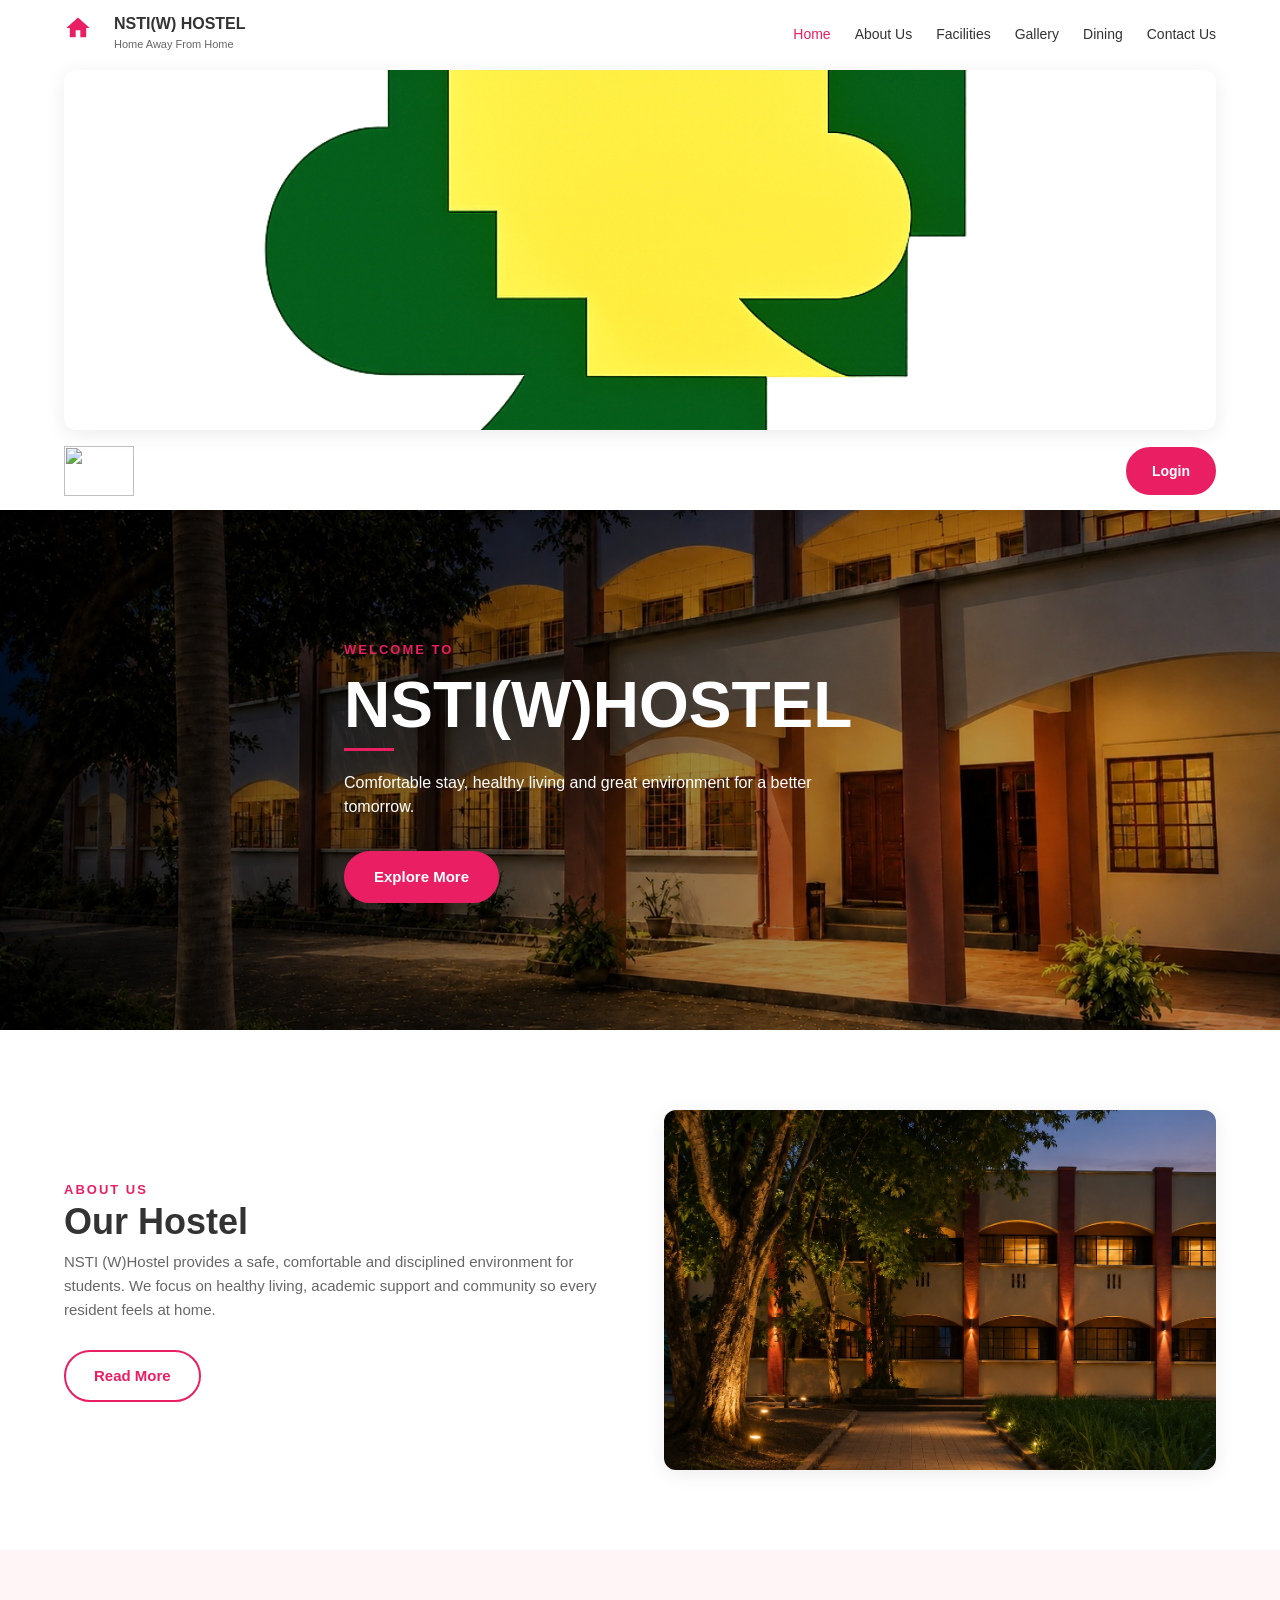
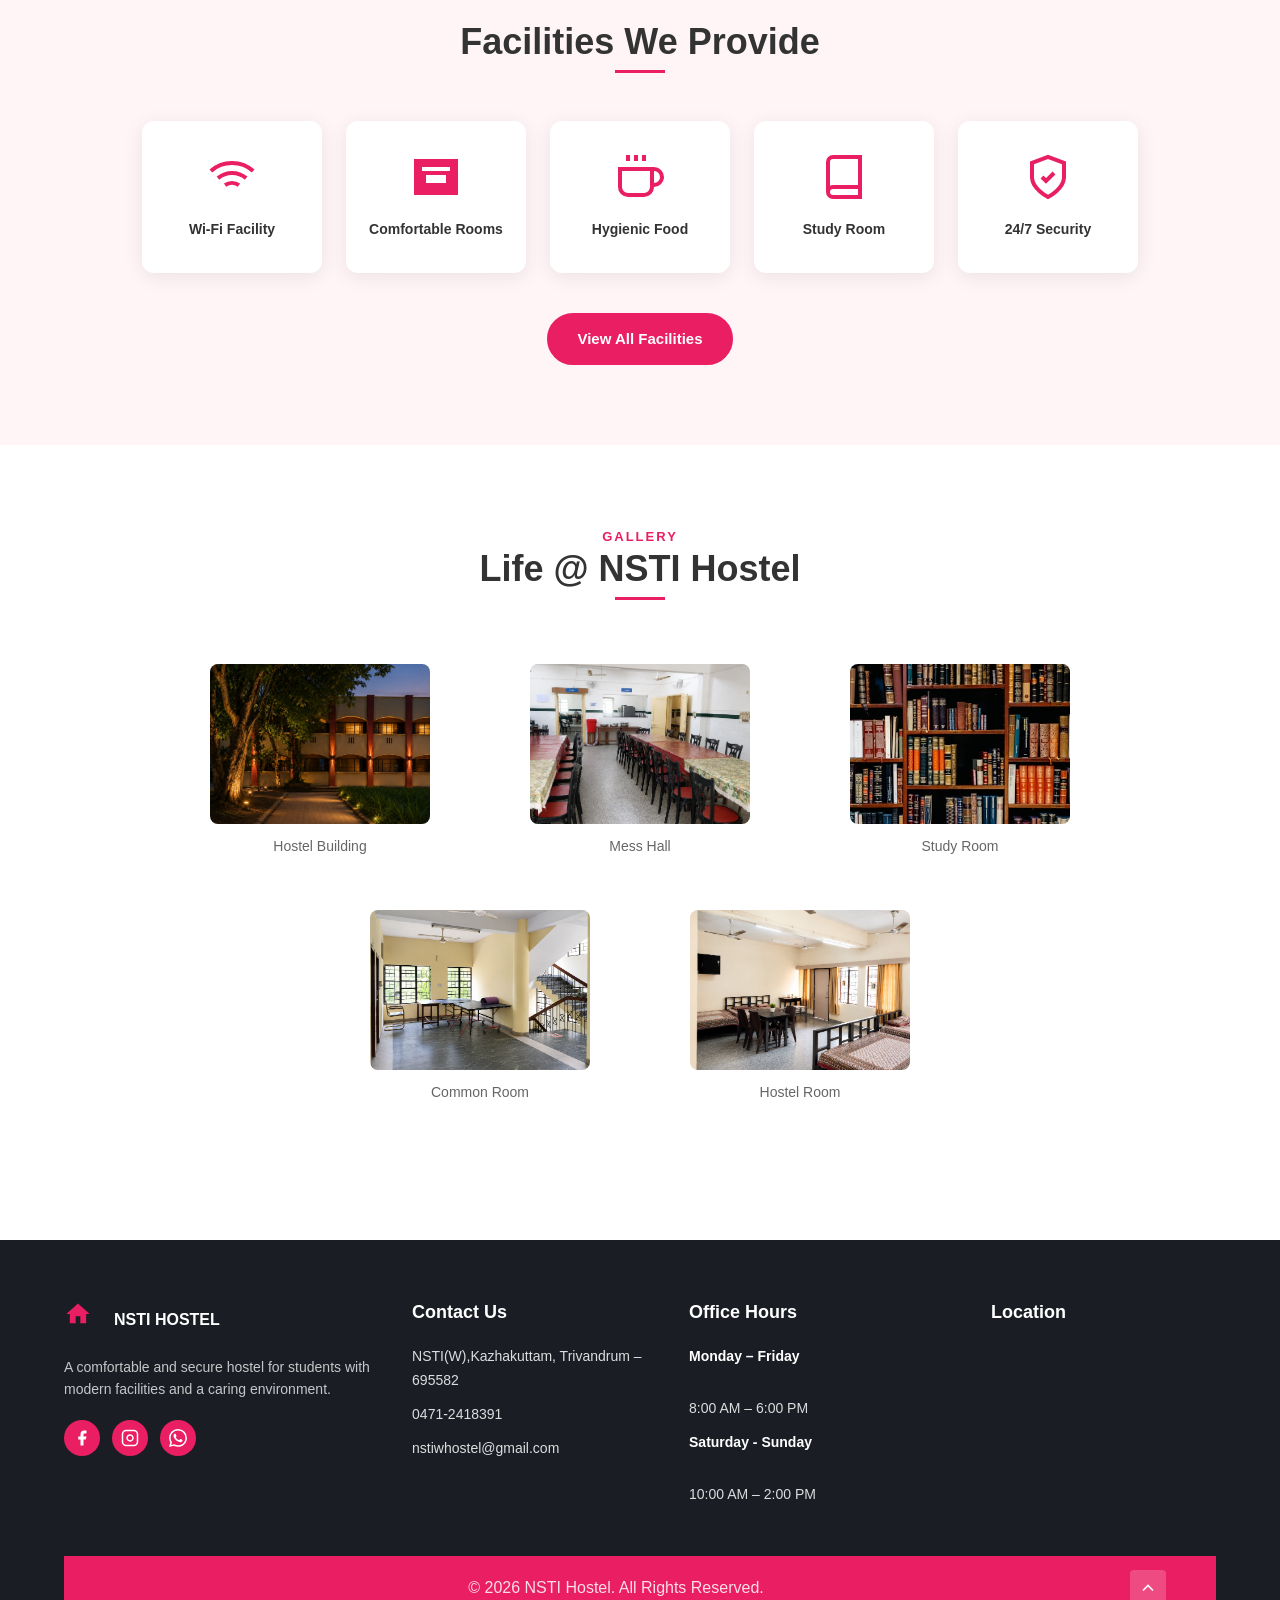
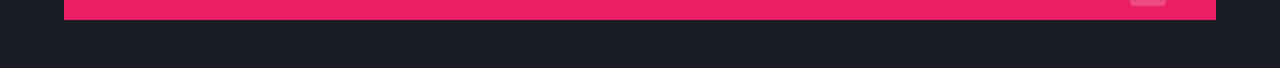
==== commit ea43a112: "Update index.html" ====
--- a/index.html
+++ b/index.html
@@ -31,7 +31,7 @@
         <a href="contact.html" class="nav-link">Contact Us</a>
         
       </nav>
-      <img src="images/logo2.png" width="70" height="50">
+      <img src="images/logo2.png"  alt="NSTI Hostel building" class="rounded-img">
       <img src="C:\Users\user\Desktop\NSTI\images\logo1.png" width="70" height="50">
       <a href="login.html" class="btn btn-pink btn-login">Login</a>
     </div>
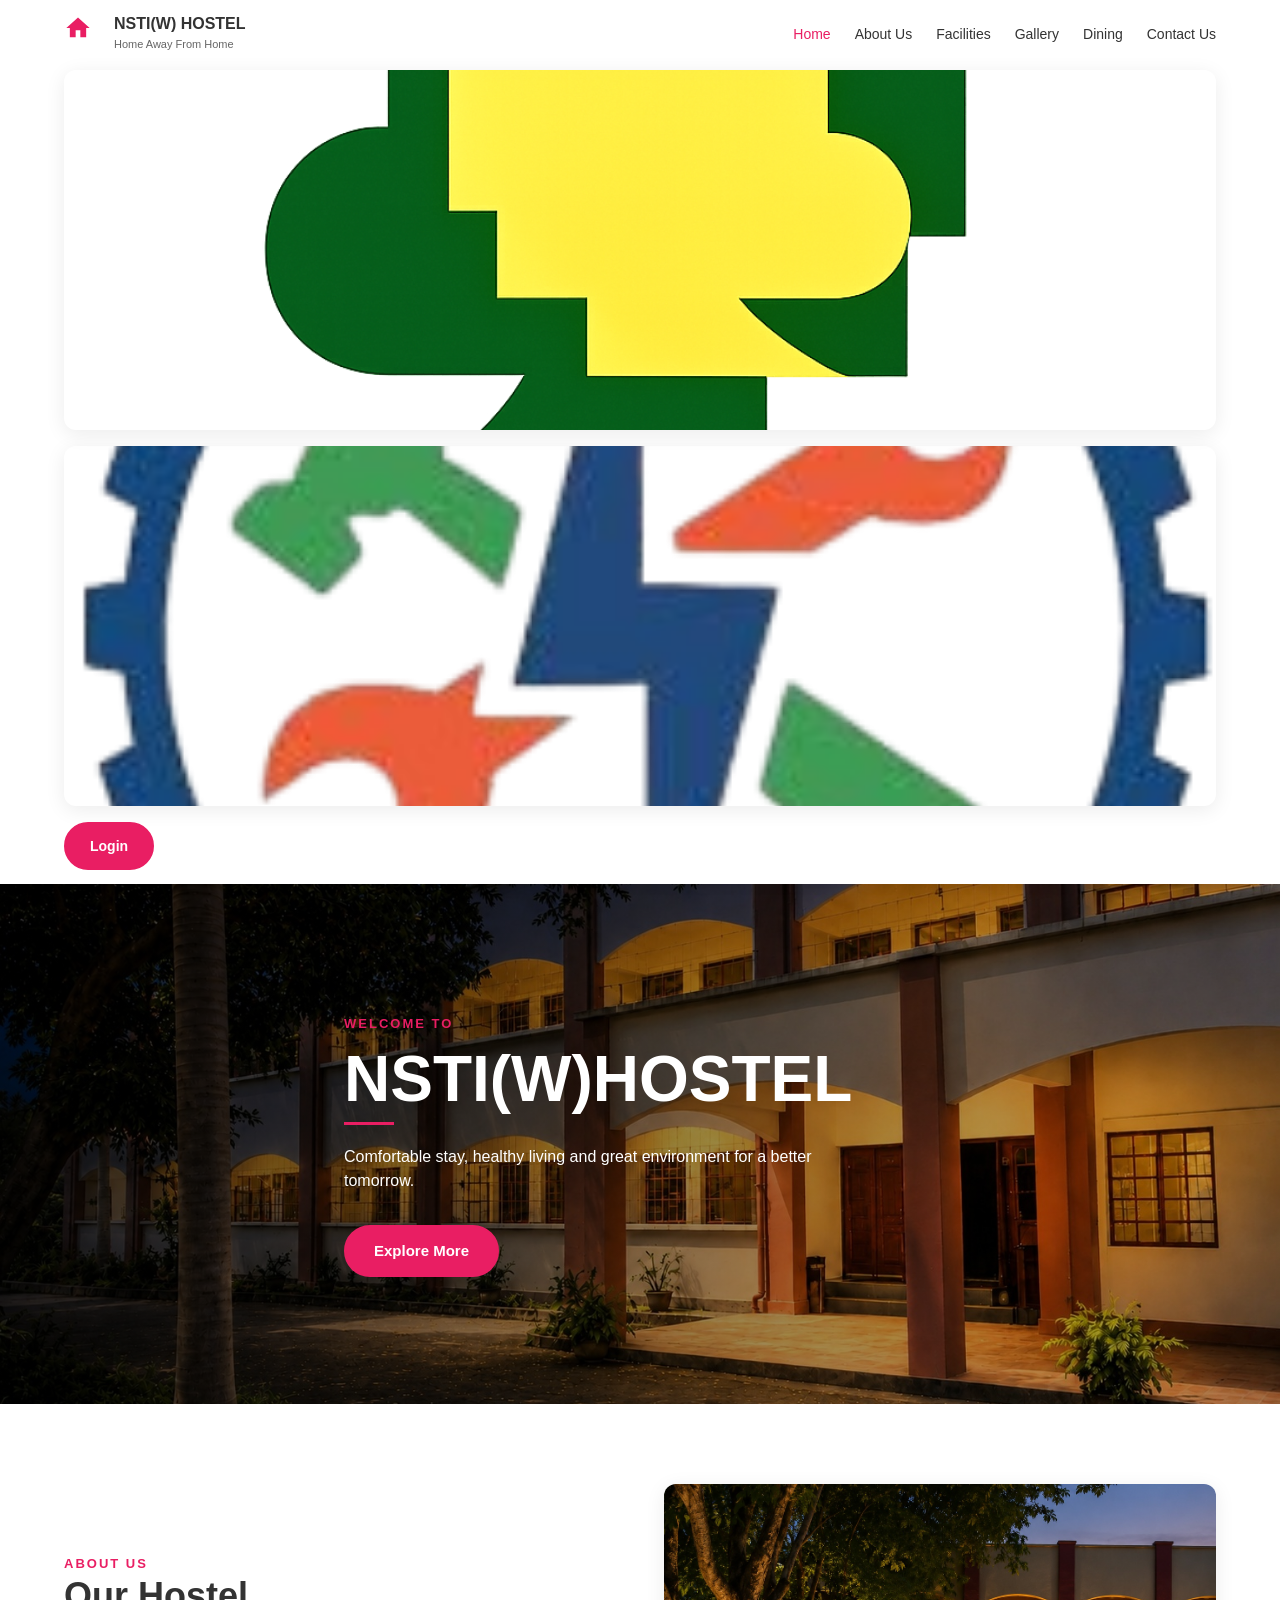
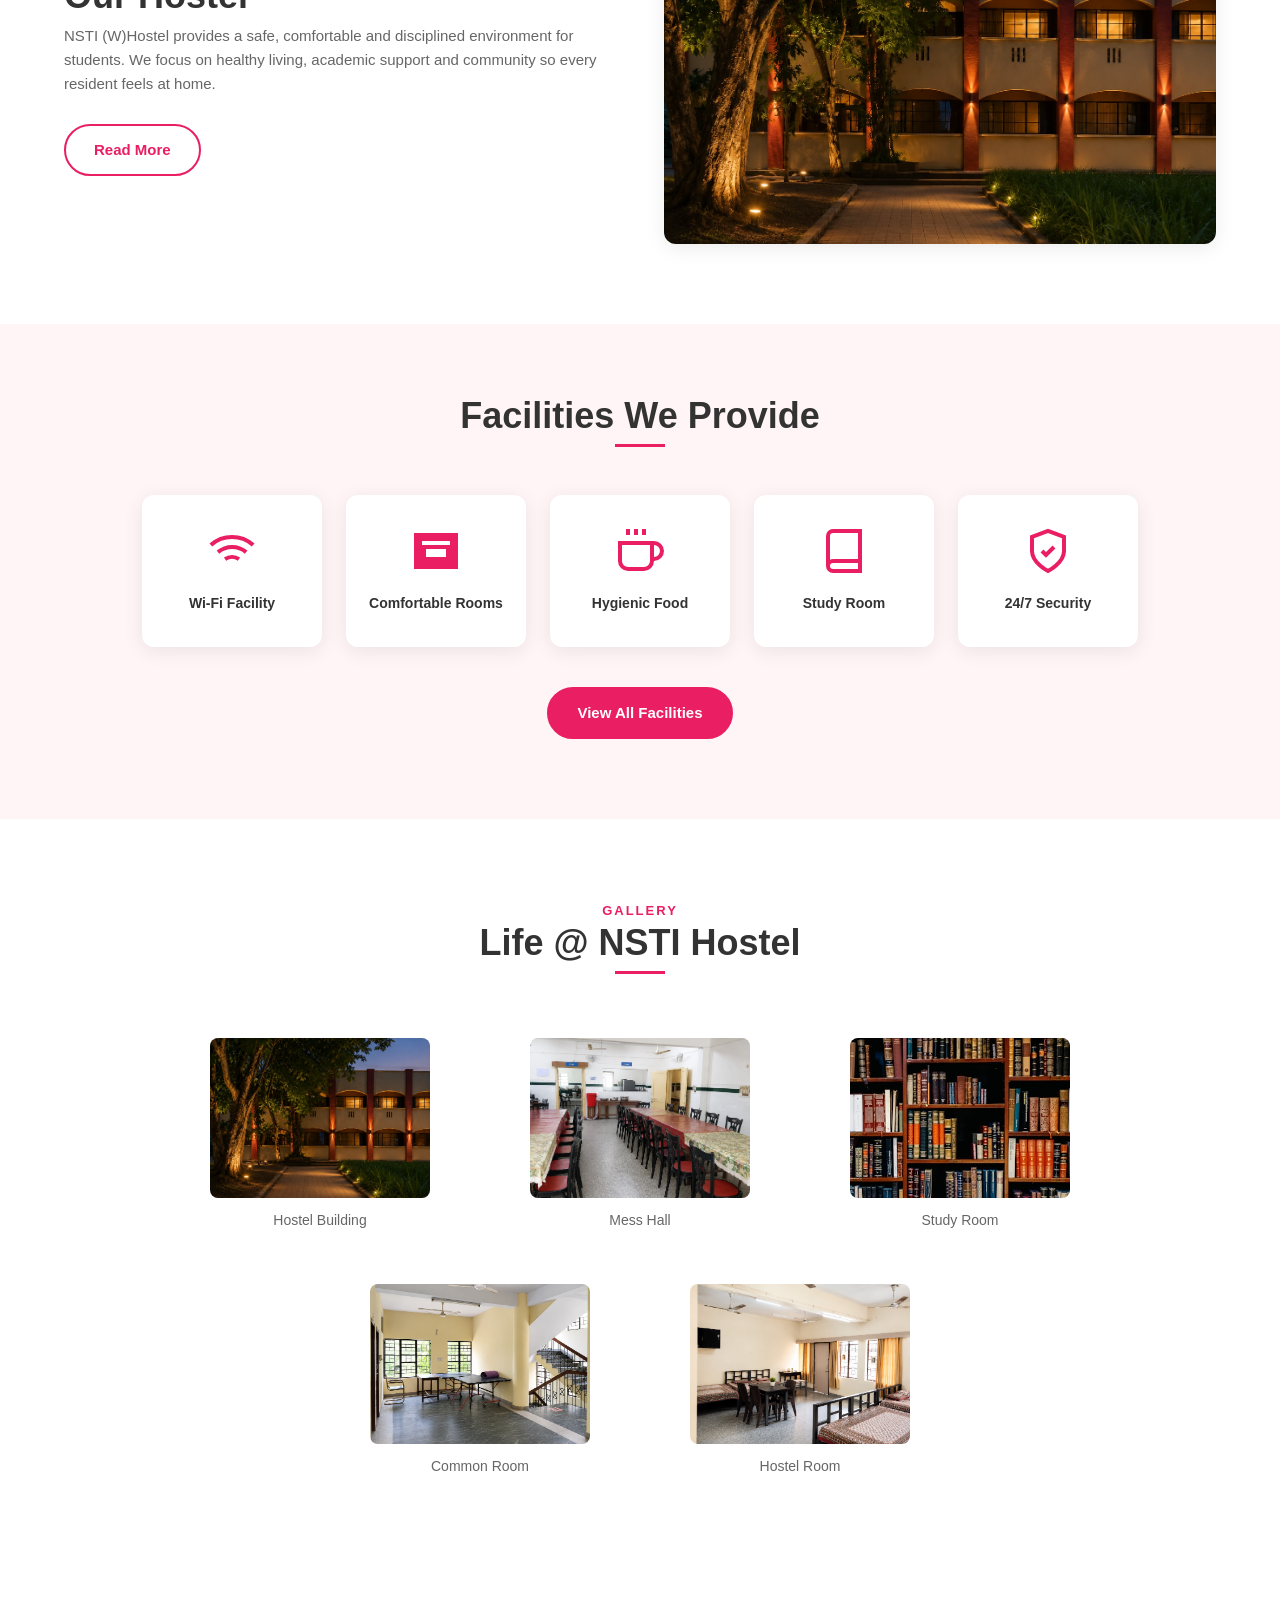
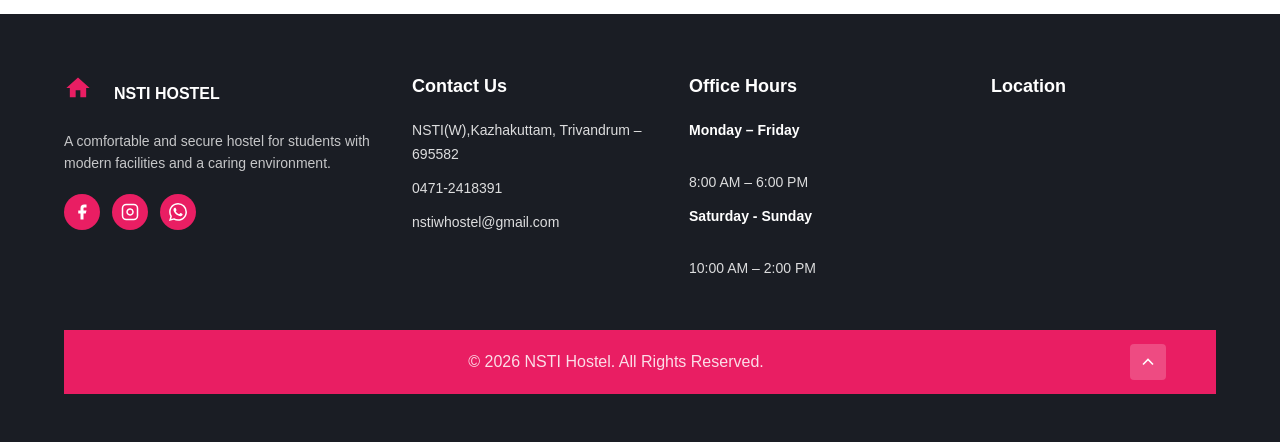
==== commit 092f559c: "Update index.html" ====
--- a/index.html
+++ b/index.html
@@ -32,7 +32,7 @@
         
       </nav>
       <img src="images/logo2.png"  alt="NSTI Hostel building" class="rounded-img">
-      <img src="C:\Users\user\Desktop\NSTI\images\logo1.png" width="70" height="50">
+      <img src="images/logo1.png"  alt="NSTI Hostel building" class="rounded-img">
       <a href="login.html" class="btn btn-pink btn-login">Login</a>
     </div>
   </header>
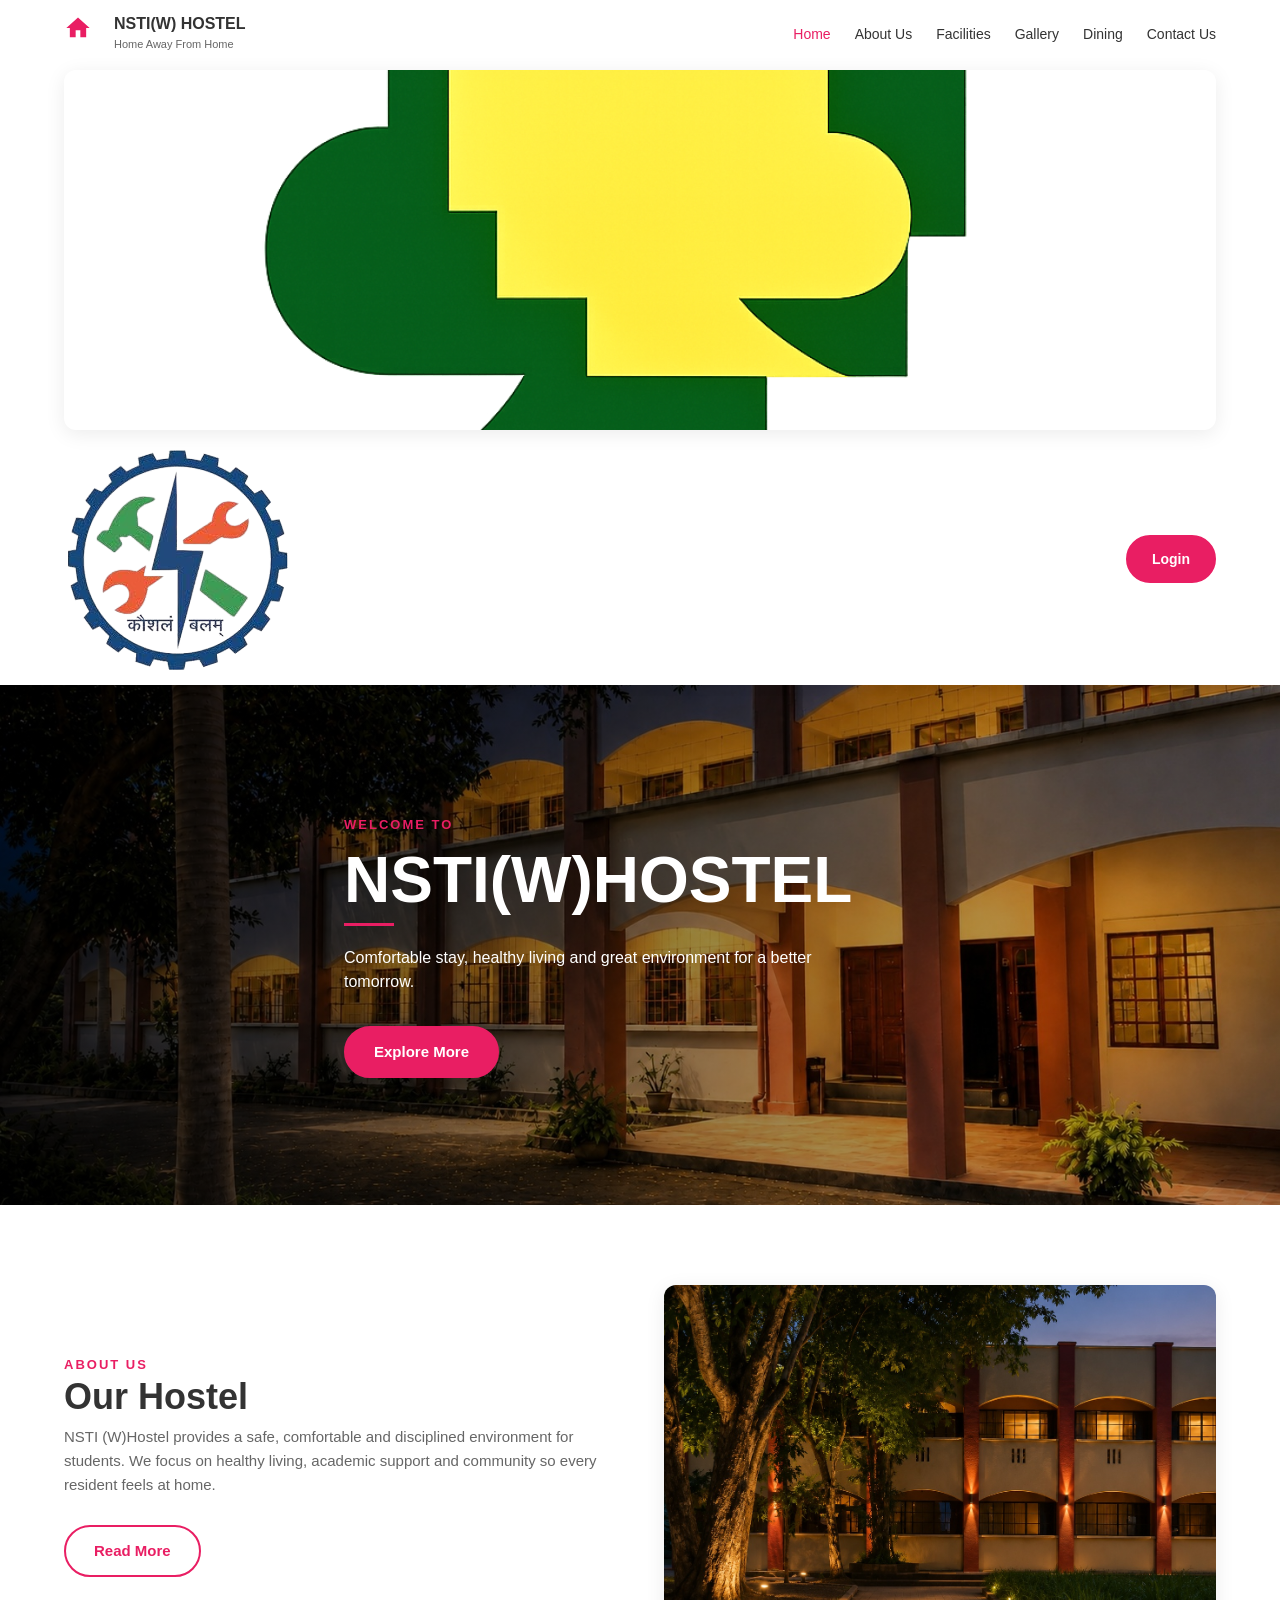
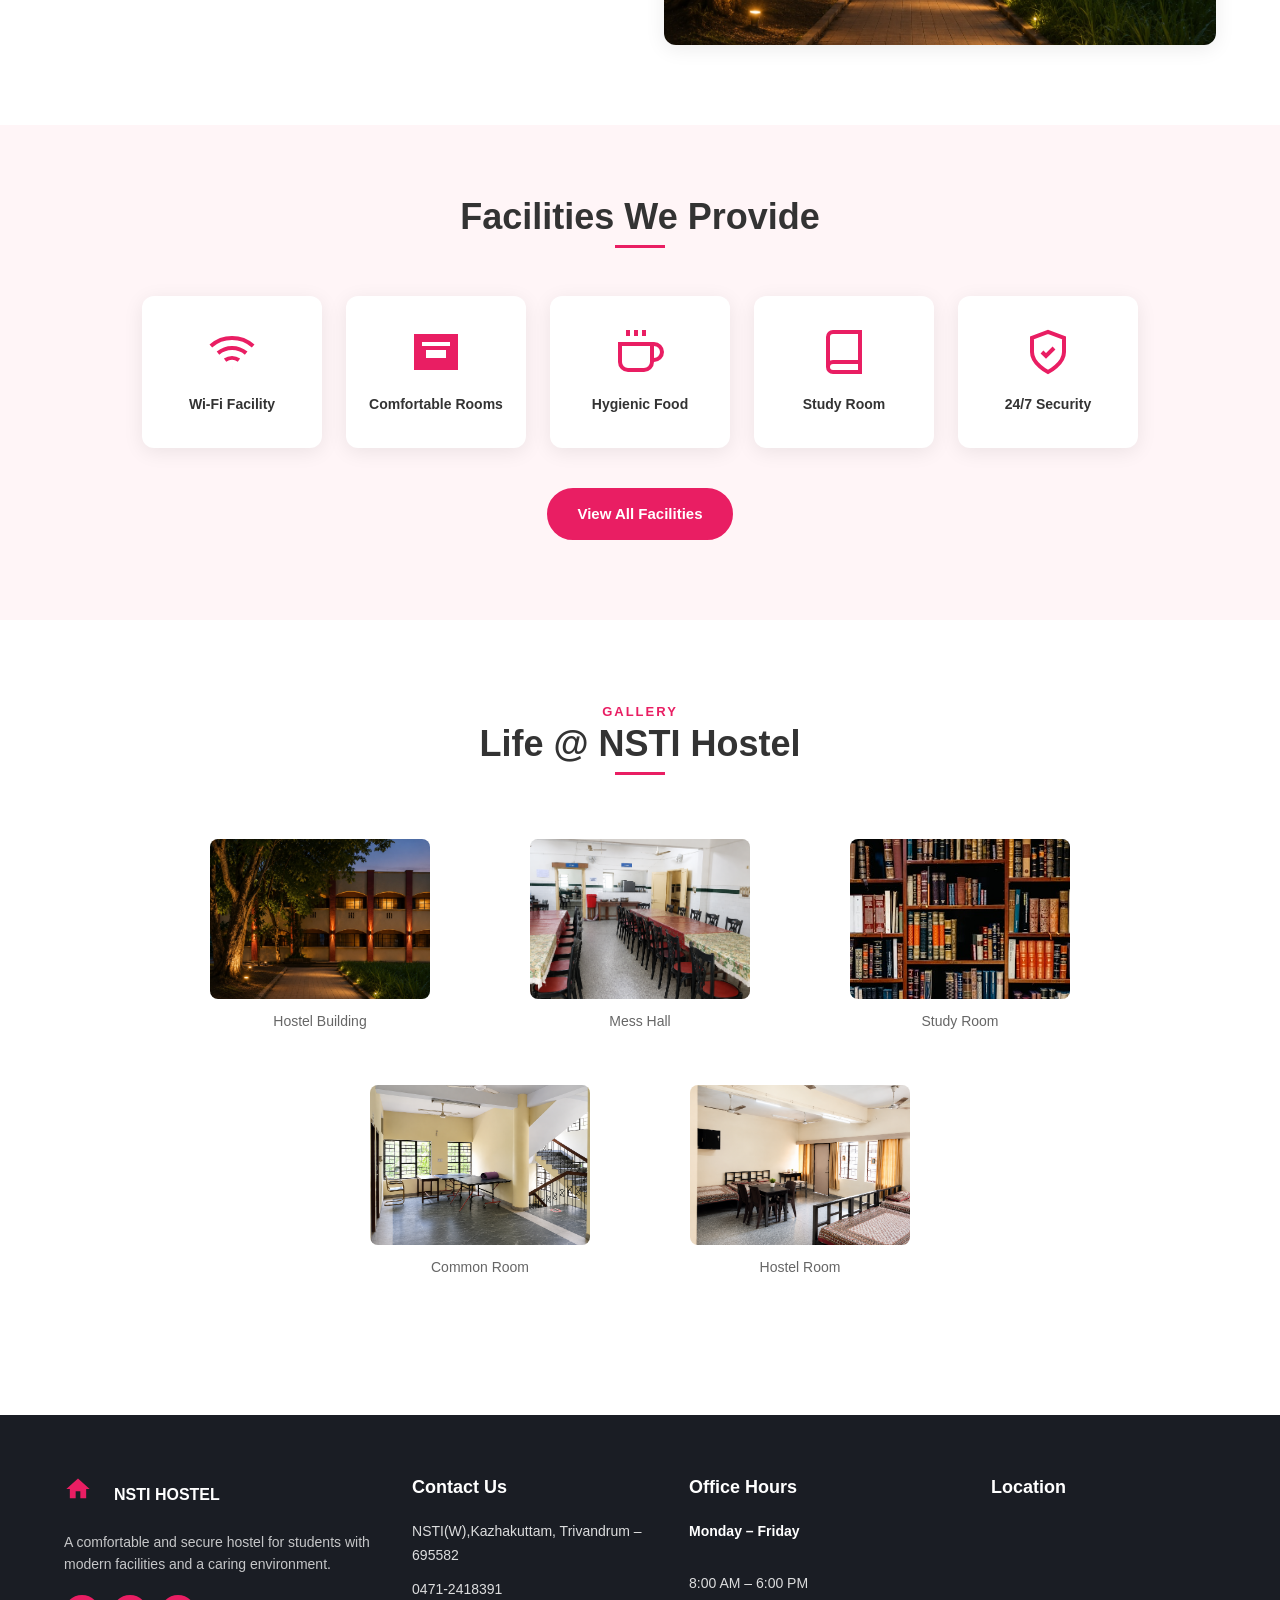
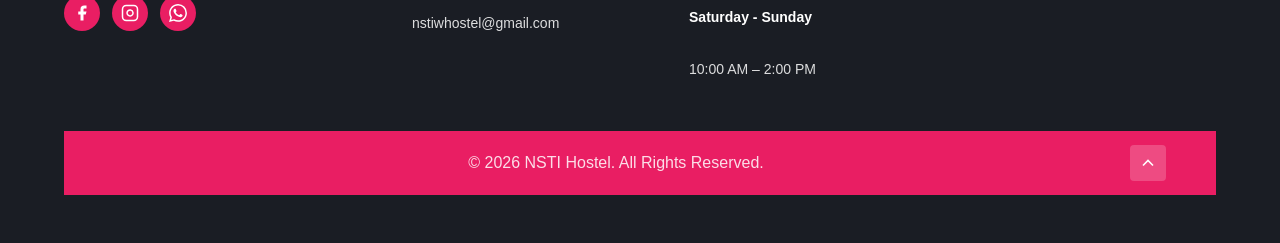
==== commit 9fc3ffd4: "Update index.html" ====
--- a/index.html
+++ b/index.html
@@ -32,7 +32,7 @@
         
       </nav>
       <img src="images/logo2.png"  alt="NSTI Hostel building" class="rounded-img">
-      <img src="images/logo1.png"  alt="NSTI Hostel building" class="rounded-img">
+      <img src="images/logo1.png">
       <a href="login.html" class="btn btn-pink btn-login">Login</a>
     </div>
   </header>
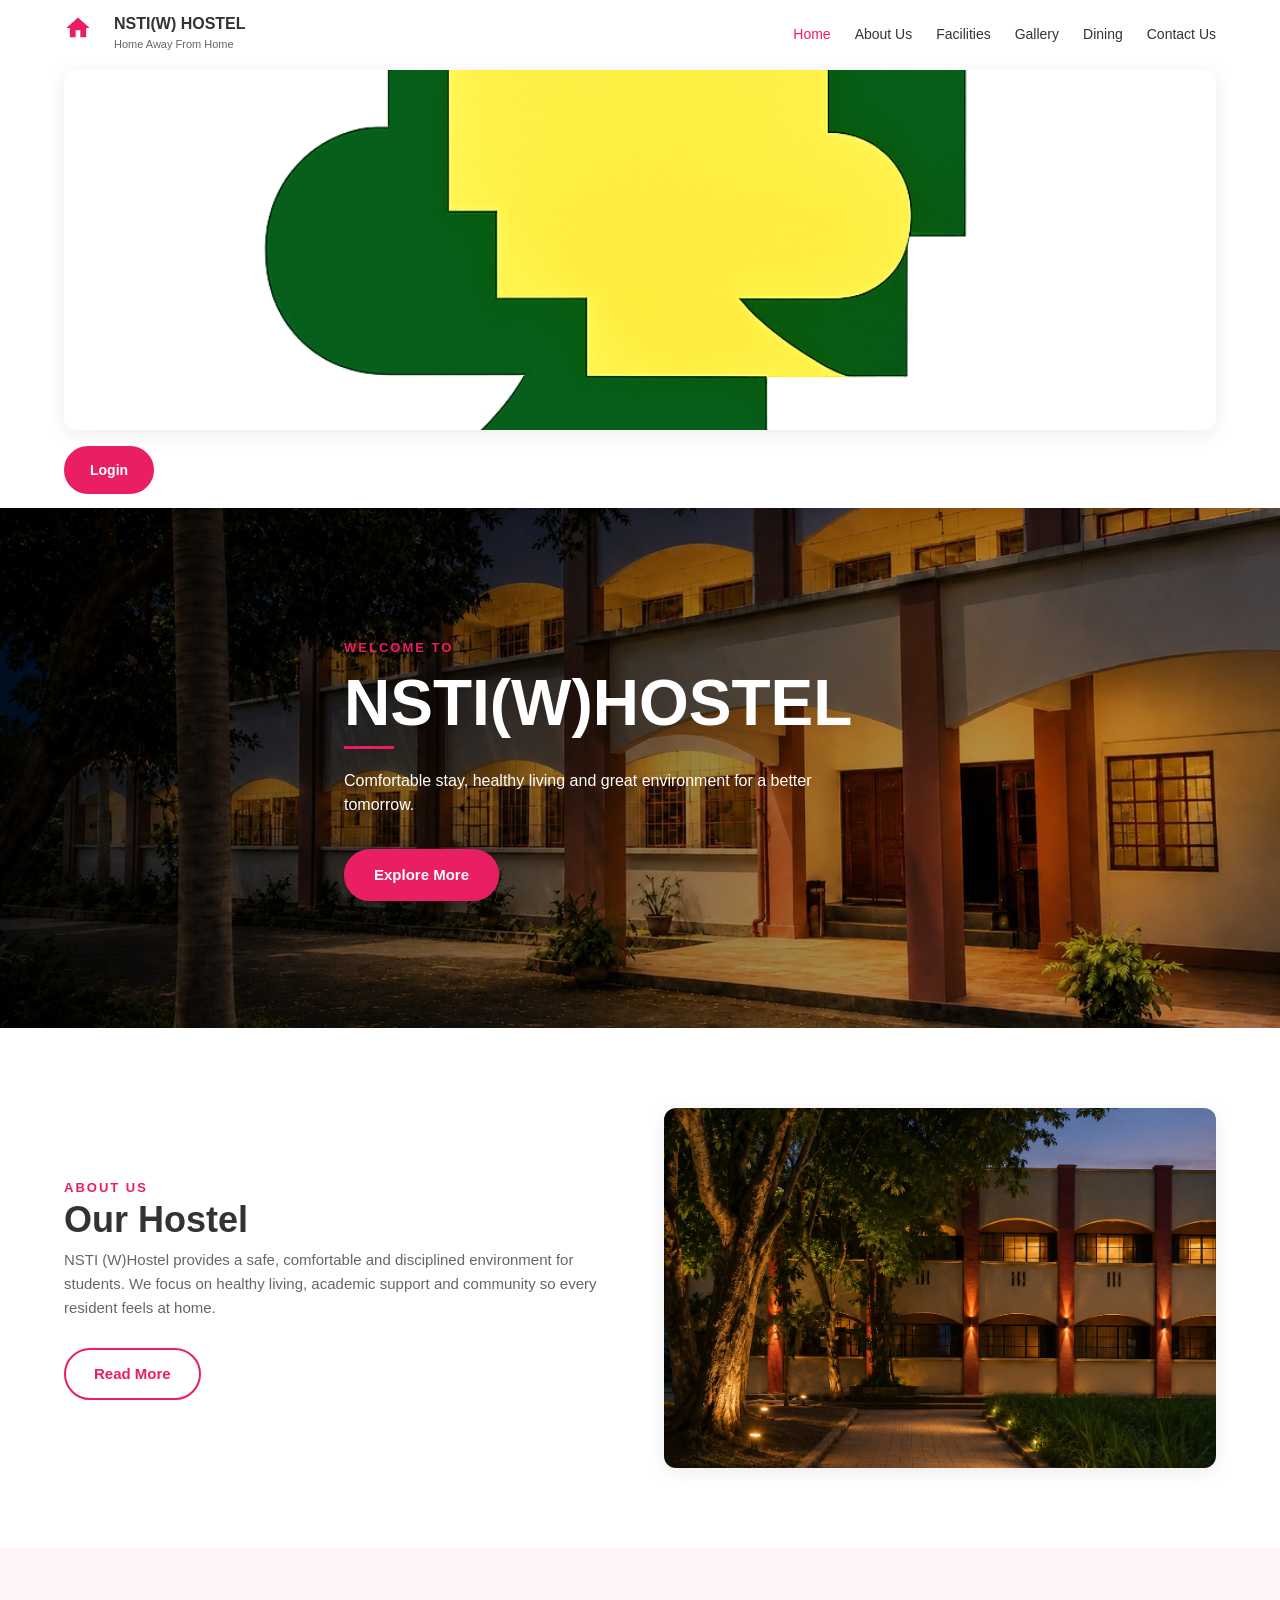
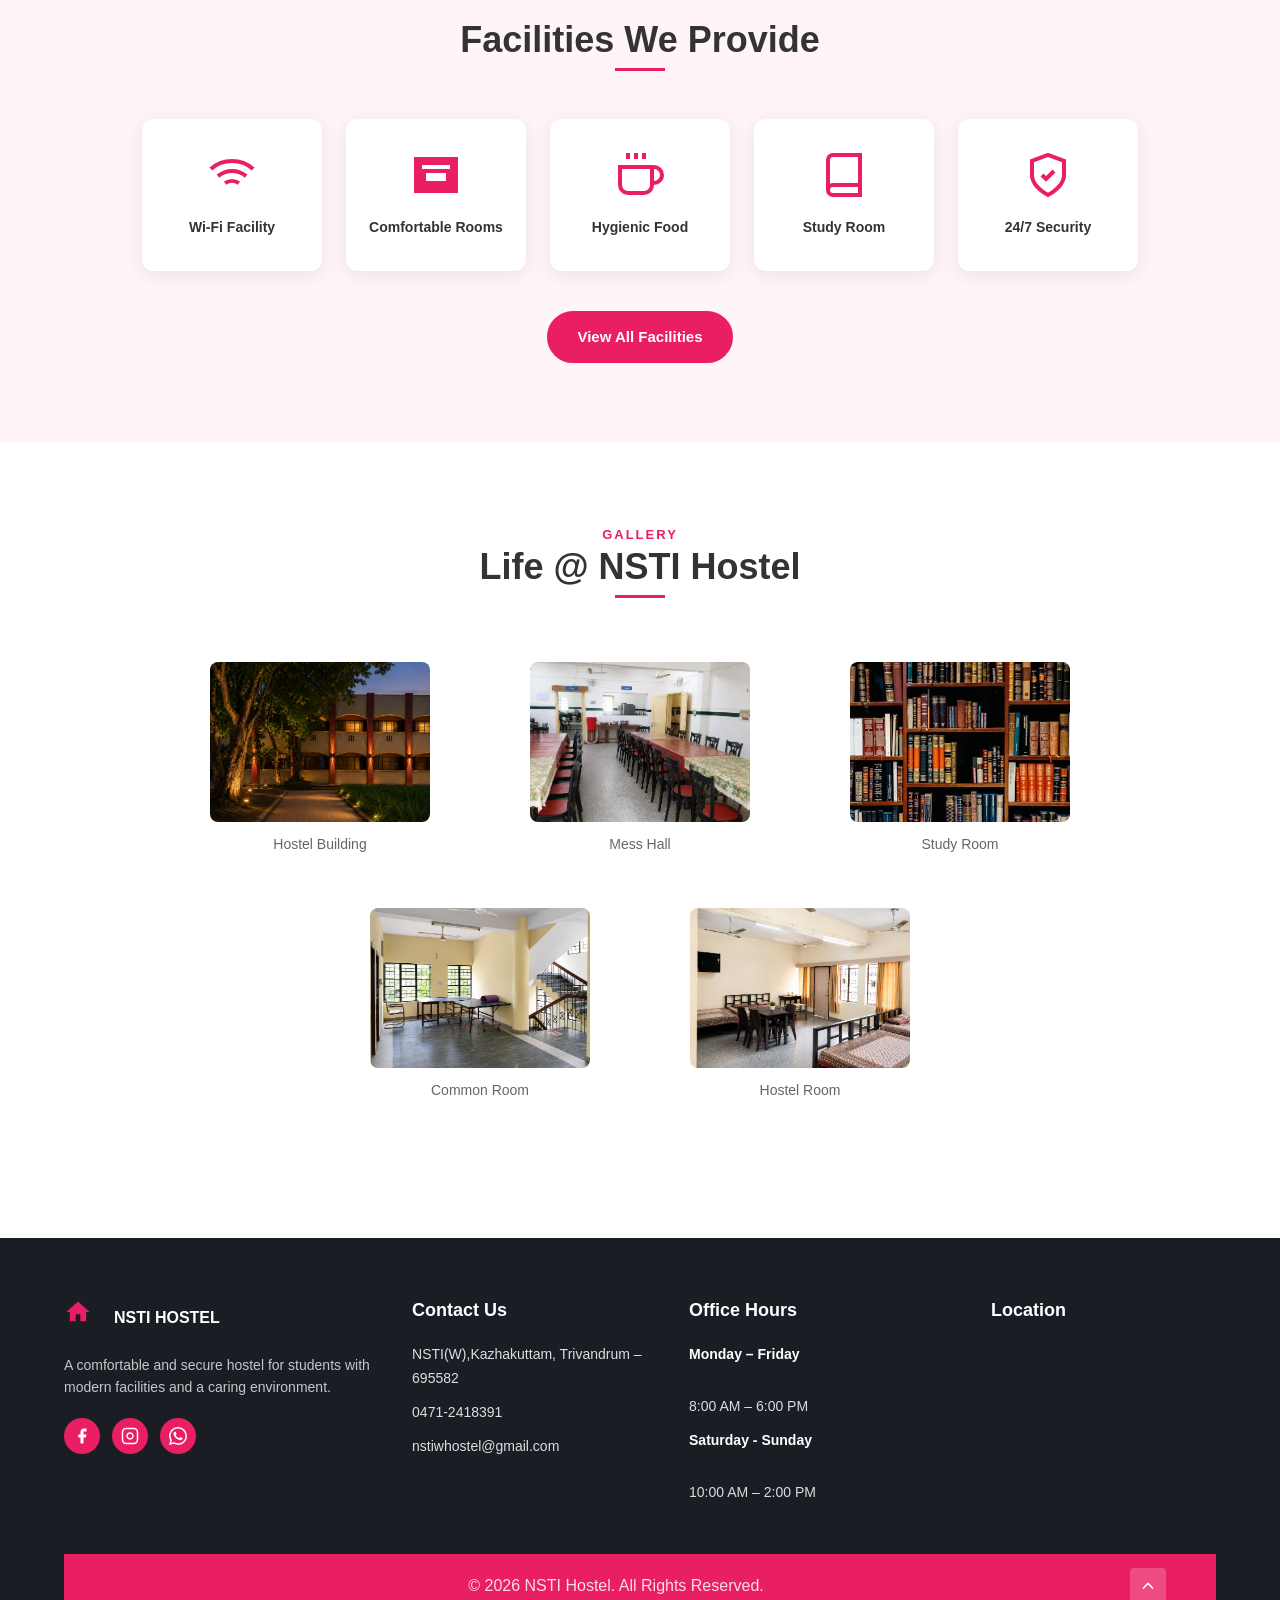
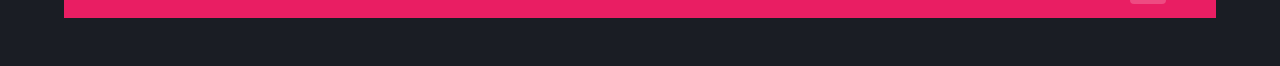
==== commit cbbdd084: "Update index.html" ====
--- a/index.html
+++ b/index.html
@@ -32,7 +32,7 @@
         
       </nav>
       <img src="images/logo2.png"  alt="NSTI Hostel building" class="rounded-img">
-      <img src="images/logo1.png">
+      
       <a href="login.html" class="btn btn-pink btn-login">Login</a>
     </div>
   </header>
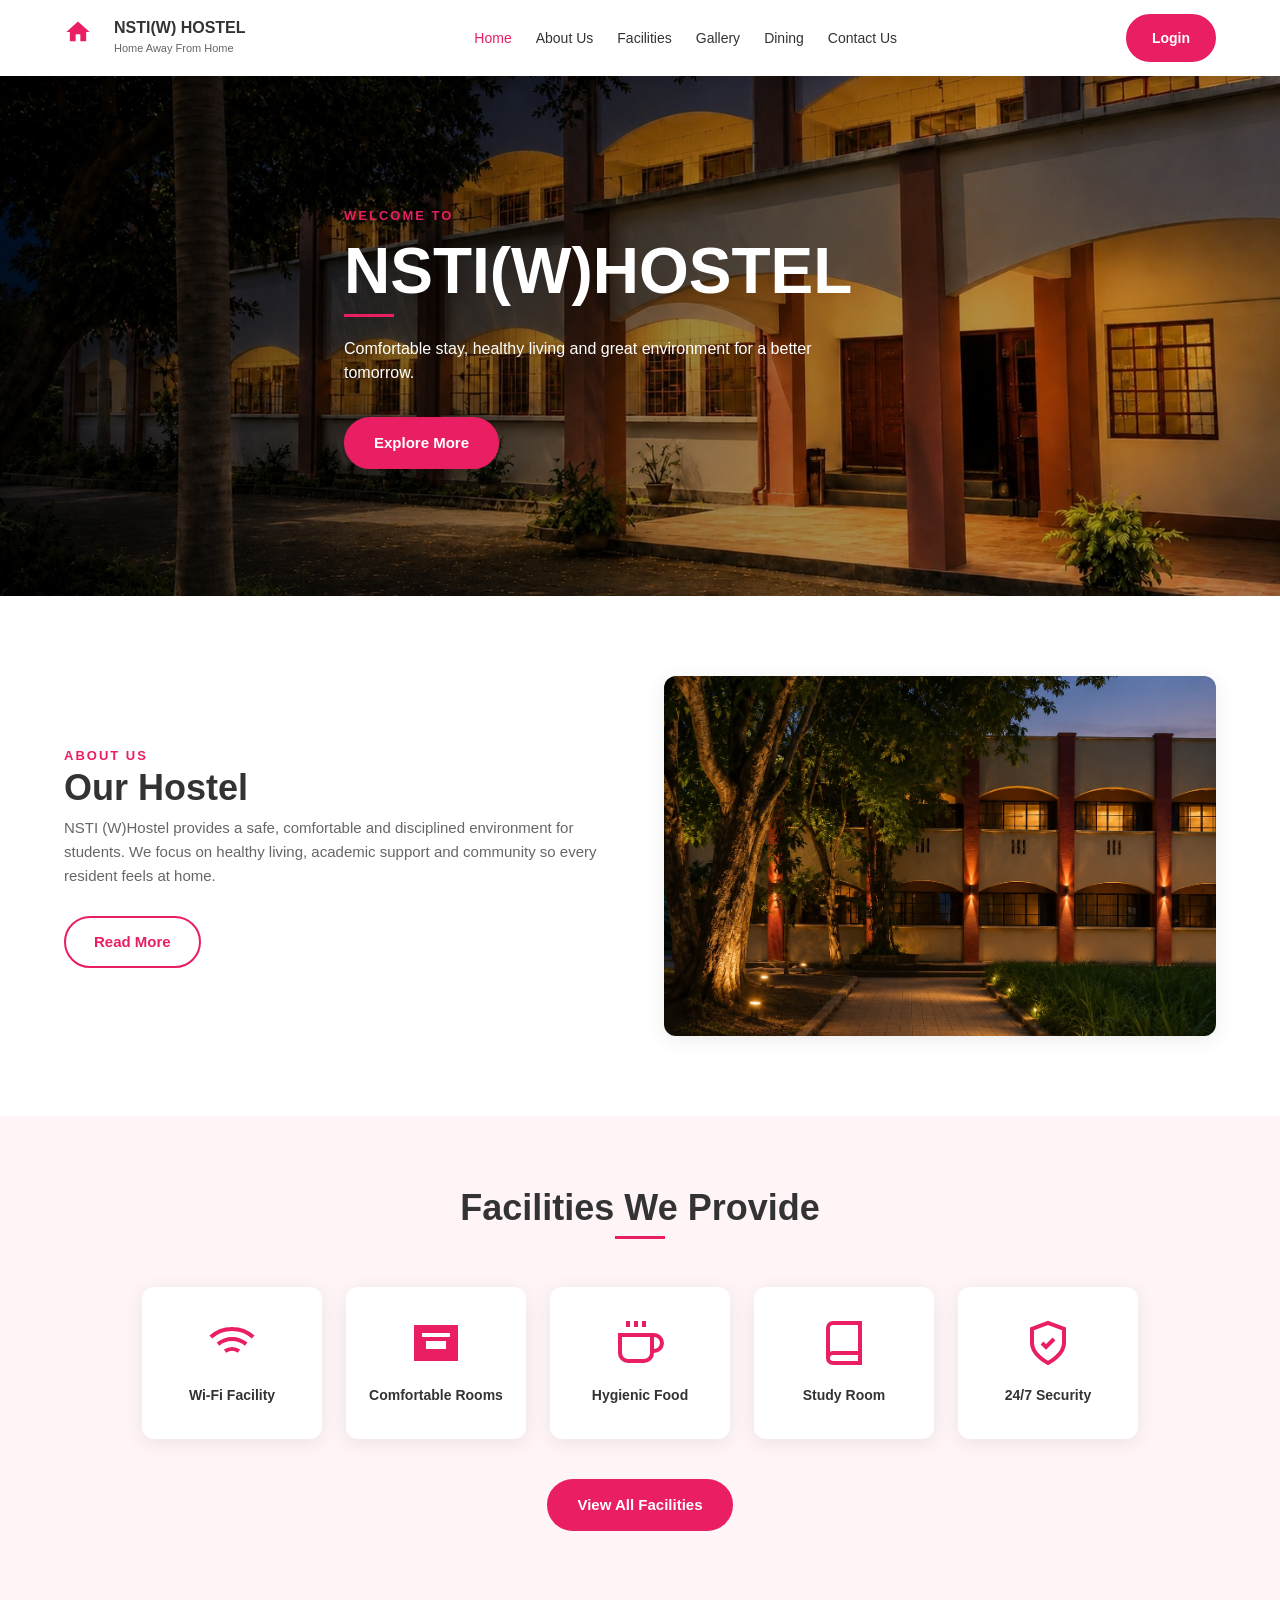
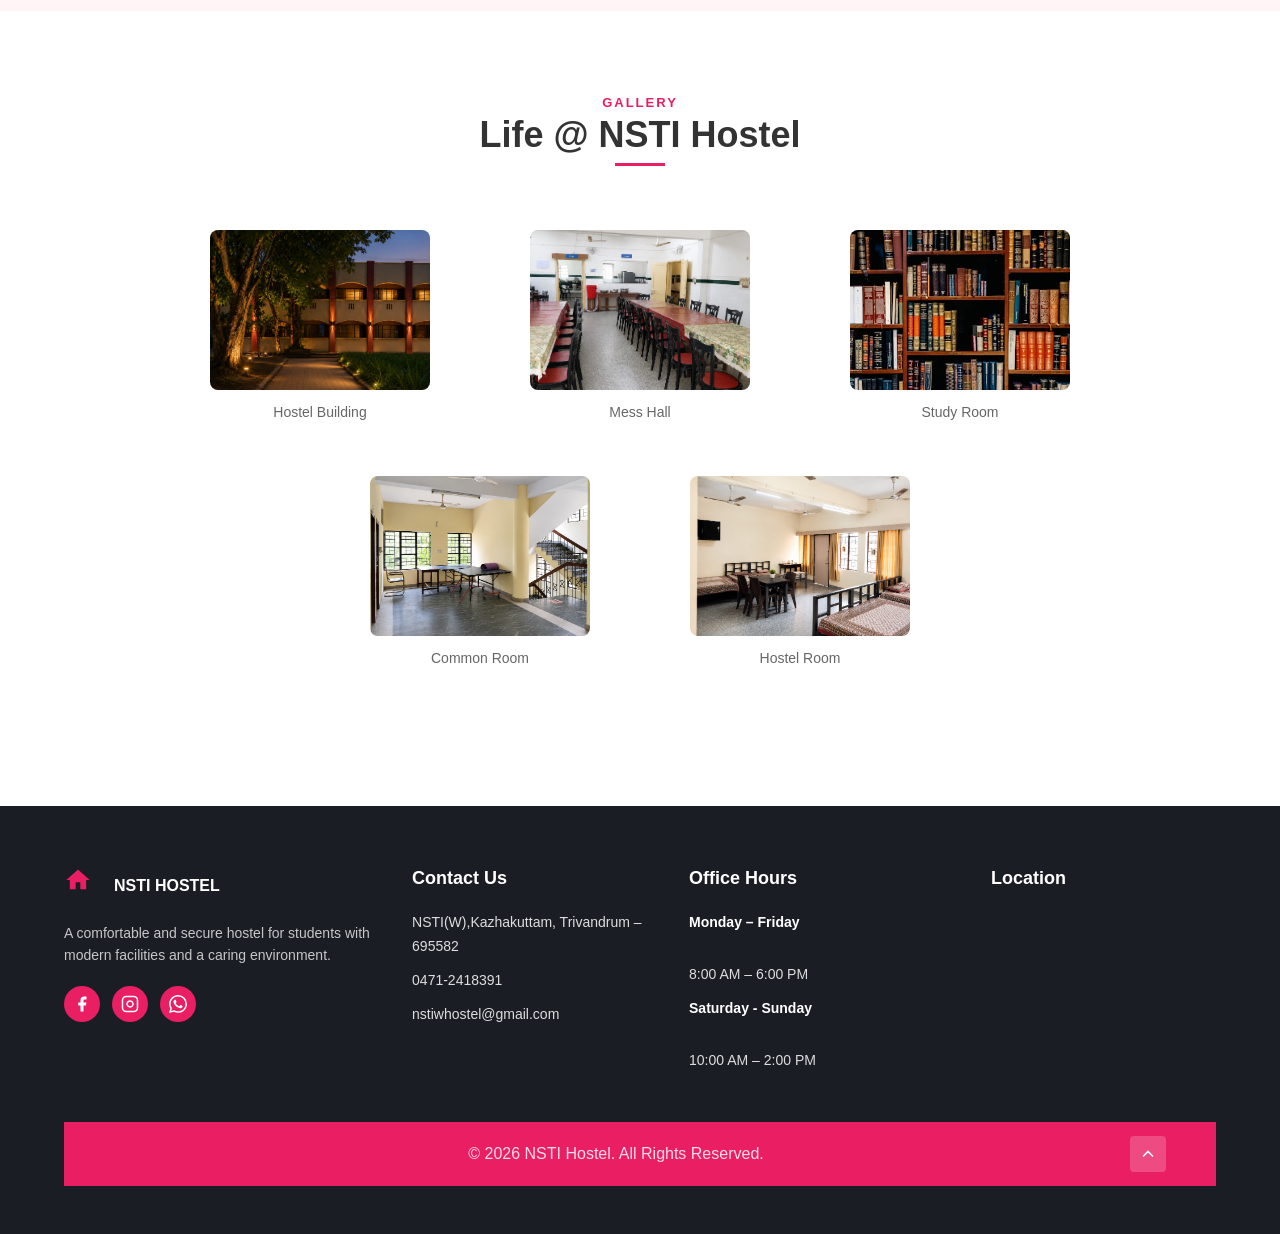
==== commit 303ca629: "Update index.html" ====
--- a/index.html
+++ b/index.html
@@ -31,7 +31,7 @@
         <a href="contact.html" class="nav-link">Contact Us</a>
         
       </nav>
-      <img src="images/logo2.png"  alt="NSTI Hostel building" class="rounded-img">
+     
       
       <a href="login.html" class="btn btn-pink btn-login">Login</a>
     </div>
